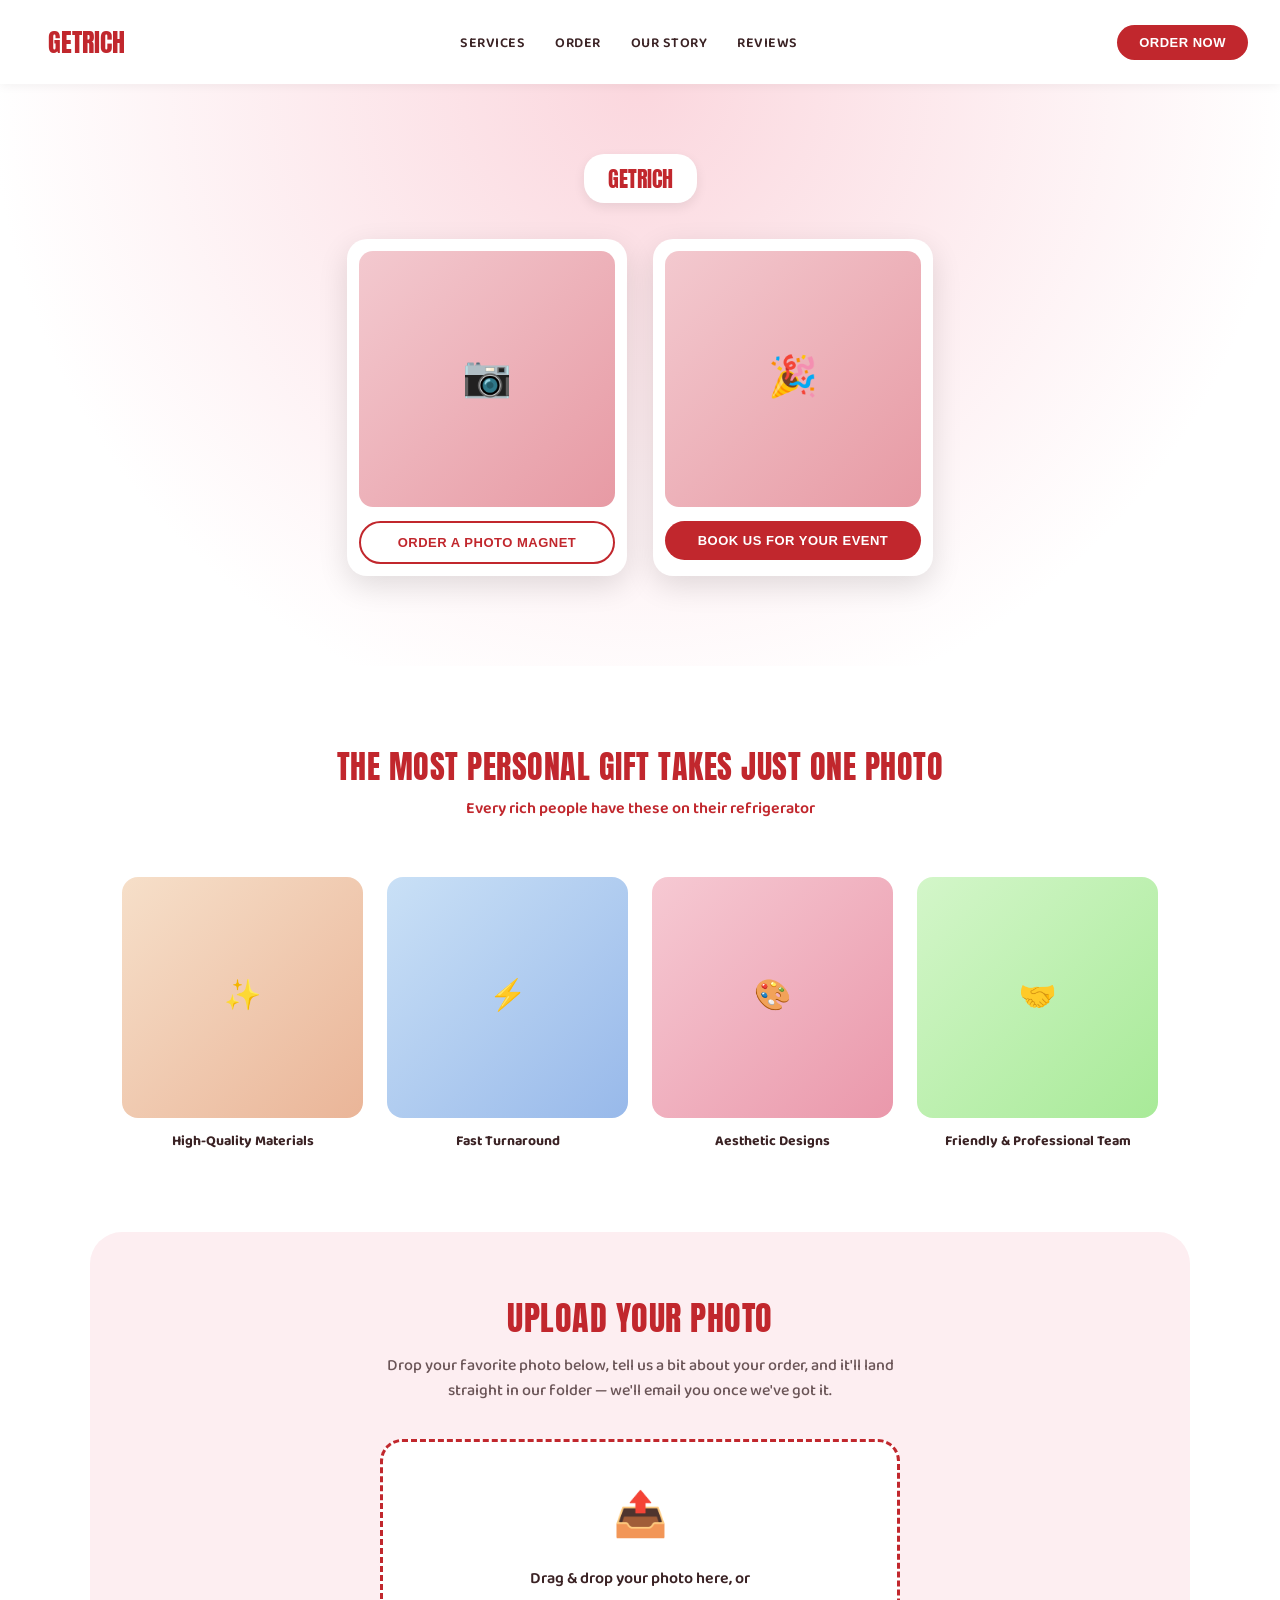
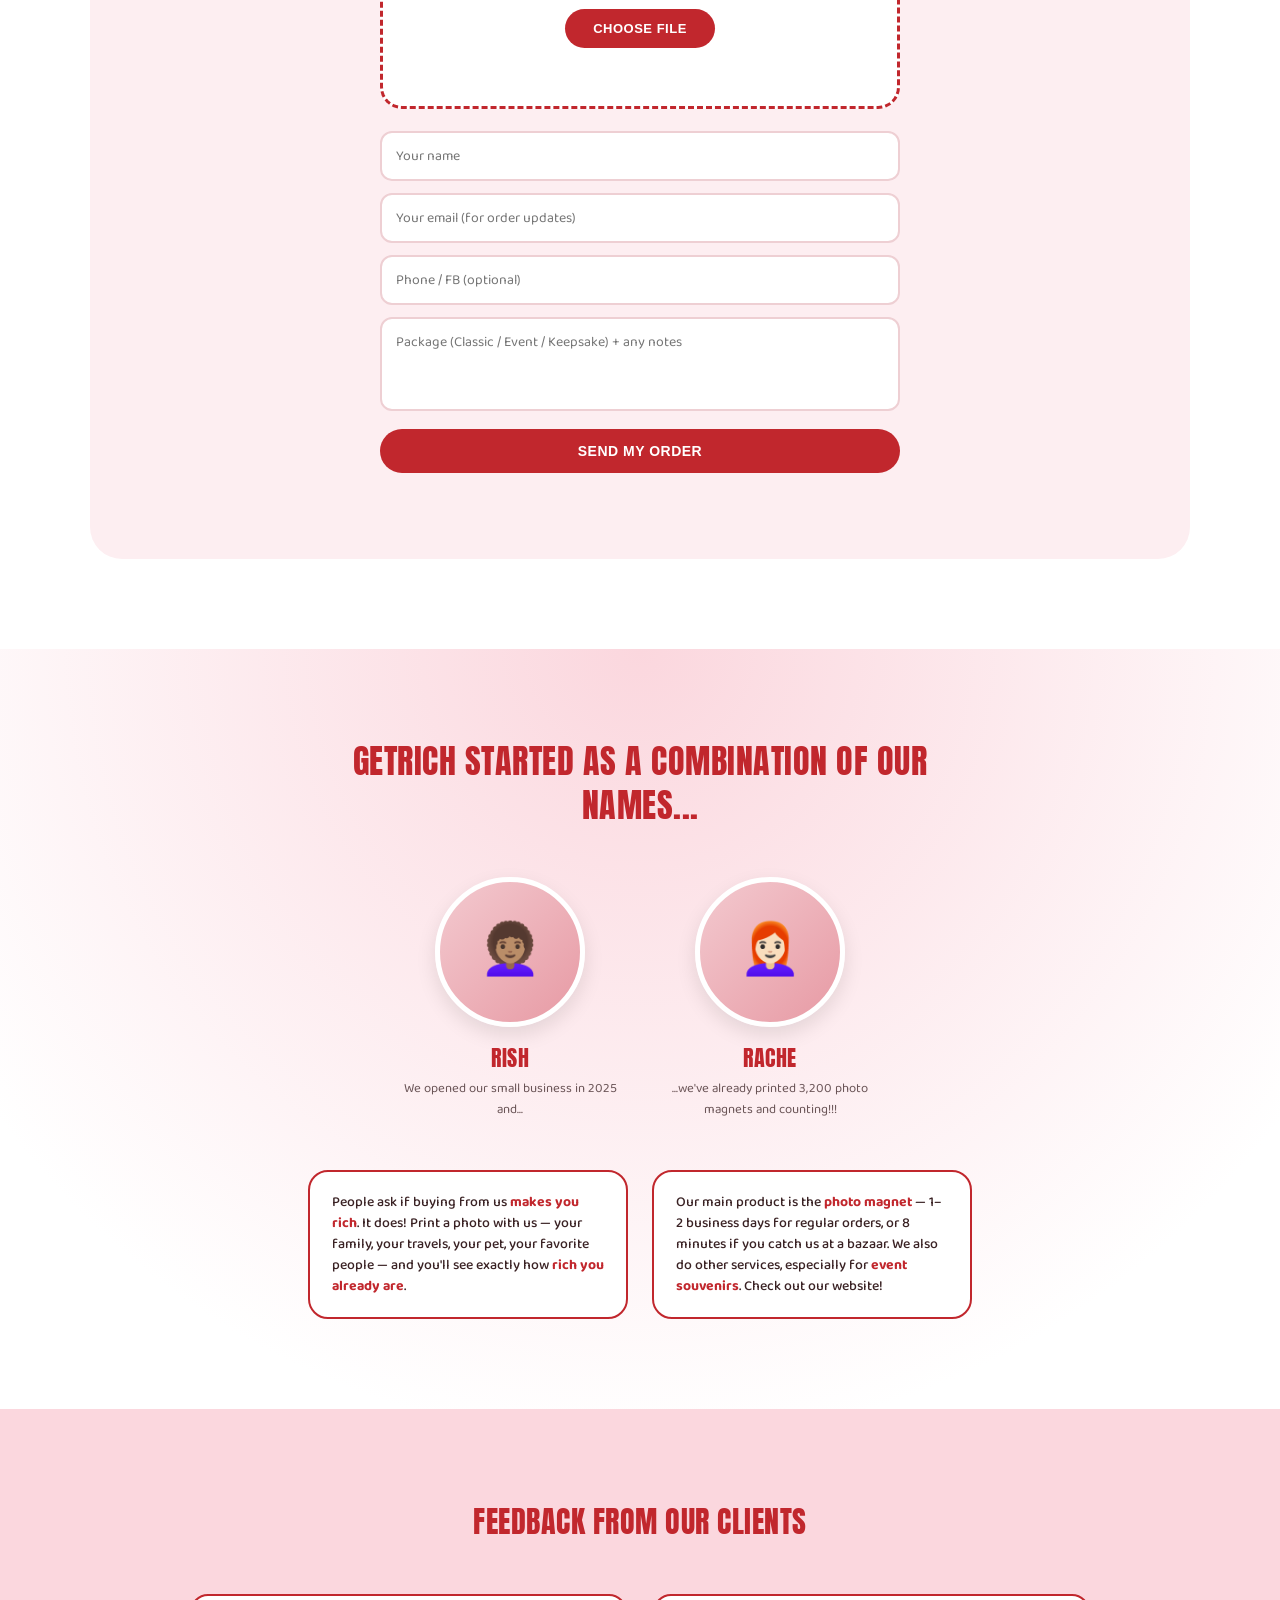
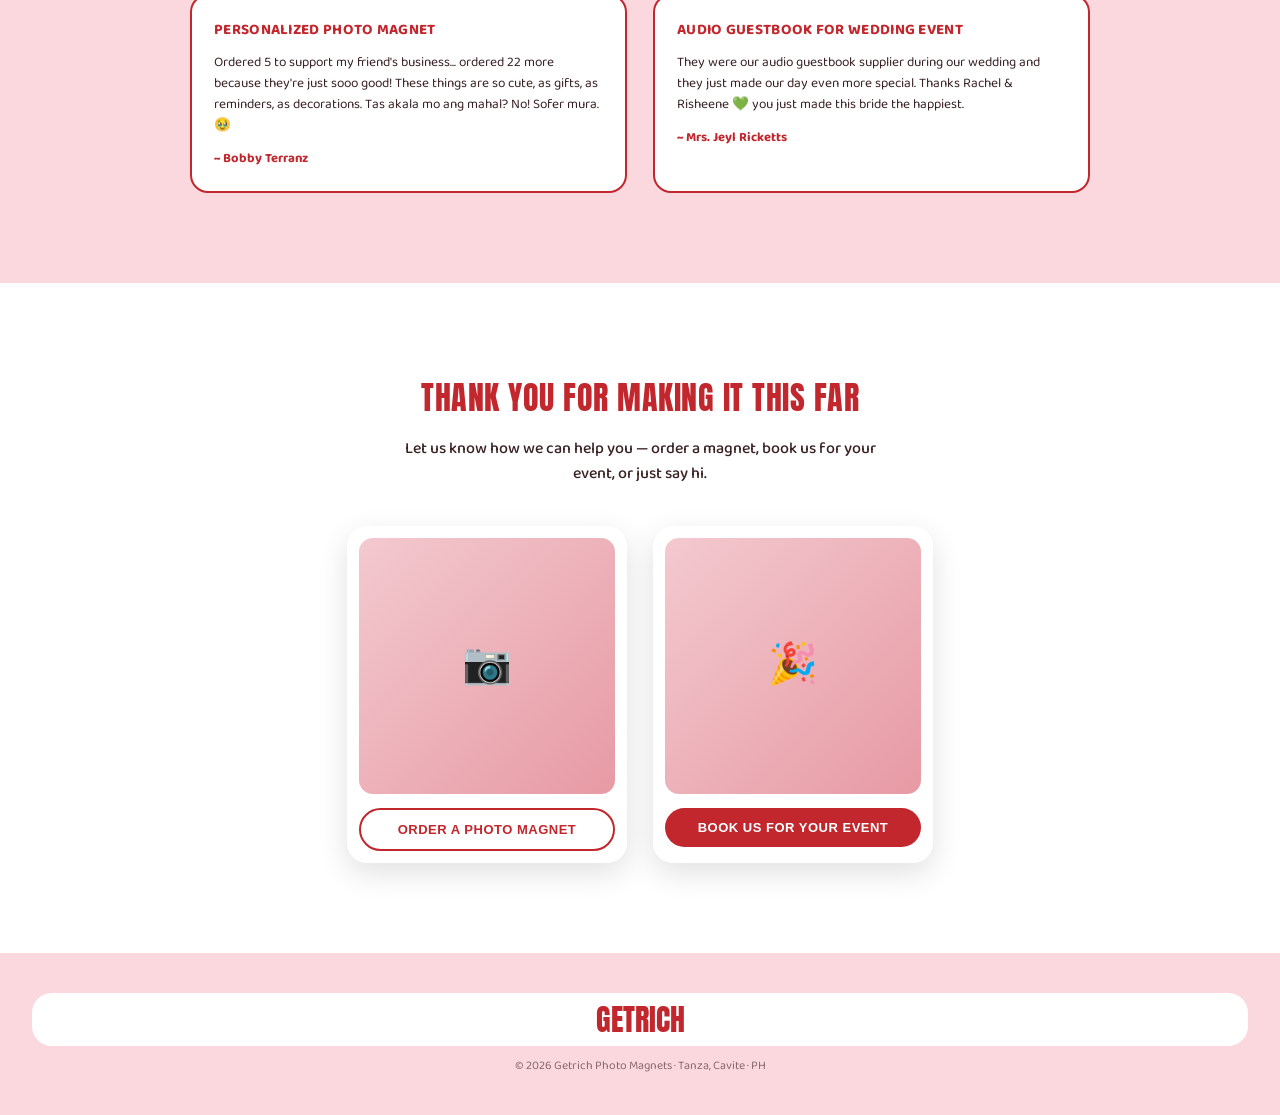
==== index.html @ f058e253 "Add files via upload" ====
<!DOCTYPE html>
<html lang="en">
<head>
<meta charset="UTF-8">
<meta name="viewport" content="width=device-width, initial-scale=1.0">
<title>Getrich — Photo Magnets & Souvenirs</title>
<link rel="preconnect" href="https://fonts.googleapis.com">
<link href="https://fonts.googleapis.com/css2?family=Anton&family=Baloo+2:wght@400;500;600;700;800&display=swap" rel="stylesheet">
<style>
  :root{
    --red:#C1272D;
    --red-deep:#8F1D22;
    --pink-bg:#FBD7DE;
    --pink-soft:#FDEEF1;
    --white:#FFFFFF;
    --ink:#3A2224;
    --gold:#E8A33D;
  }
  *{margin:0;padding:0;box-sizing:border-box;}
  html{scroll-behavior:smooth;}
  body{
    background:var(--white);
    color:var(--ink);
    font-family:'Baloo 2',sans-serif;
    overflow-x:hidden;
  }
  h1,h2,h3,.display{font-family:'Anton',sans-serif;font-weight:400;letter-spacing:.5px;text-transform:uppercase;color:var(--red);}
  a{color:inherit;}

  /* ---------- NAV ---------- */
  nav{
    position:sticky;top:0;z-index:100;
    background:var(--white);
    display:flex;align-items:center;justify-content:space-between;
    padding:18px 32px;
    box-shadow:0 2px 10px rgba(0,0,0,.05);
  }
  .logo{
    font-family:'Anton',sans-serif;
    font-size:26px;color:var(--red);
    background:var(--white);
    padding:4px 16px;
    border-radius:20px;
  }
  .navlinks{display:flex;gap:30px;list-style:none;}
  .navlinks a{
    text-decoration:none;color:var(--ink);font-weight:600;font-size:14px;
    text-transform:uppercase;letter-spacing:.5px;
  }
  .navlinks a:hover{color:var(--red);}
  .navcta{
    background:var(--red);color:var(--white);border:none;
    padding:10px 22px;border-radius:30px;font-weight:700;font-size:13px;
    text-transform:uppercase;letter-spacing:.5px;cursor:pointer;
  }

  /* ---------- HERO ---------- */
  .hero{
    background:radial-gradient(circle at 50% 0%, var(--pink-bg), var(--white) 75%);
    padding:70px 32px 90px;
    text-align:center;
    border-radius:0 0 60px 60px;
  }
  .hero .badge-logo{
    display:inline-block;background:var(--white);color:var(--red);
    font-family:'Anton',sans-serif;font-size:22px;padding:8px 24px;
    border-radius:20px;box-shadow:0 4px 12px rgba(0,0,0,.08);
    margin-bottom:36px;
  }
  .hero-cards{
    display:flex;gap:26px;justify-content:center;flex-wrap:wrap;max-width:760px;margin:0 auto;
  }
  .hero-card{
    background:var(--white);border-radius:20px;padding:12px;
    box-shadow:0 10px 30px rgba(0,0,0,.12);
    width:280px;
  }
  .hero-card .photo{
    width:100%;aspect-ratio:1/1;border-radius:14px;
    background:linear-gradient(135deg,#f3c9cf,#e79aa4);
    display:flex;align-items:center;justify-content:center;
    font-size:40px;margin-bottom:14px;
  }
  .hero-card .pill{
    display:block;text-align:center;padding:12px;border-radius:30px;
    font-weight:700;font-size:13px;text-transform:uppercase;letter-spacing:.5px;
    cursor:pointer;border:none;width:100%;
  }
  .pill-outline{background:var(--white);color:var(--red);border:2px solid var(--red) !important;}
  .pill-solid{background:var(--red);color:var(--white);}

  /* ---------- TAGLINE + FEATURES ---------- */
  .section{max-width:1100px;margin:0 auto;padding:80px 32px;}
  .tagline{text-align:center;margin-bottom:56px;}
  .tagline h2{font-size:32px;line-height:1.3;}
  .tagline p{font-family:'Baloo 2';color:var(--red);font-weight:600;margin-top:8px;}
  .features{display:grid;grid-template-columns:repeat(4,1fr);gap:24px;}
  .feature .photo{
    aspect-ratio:1/1;border-radius:16px;
    background:linear-gradient(135deg,#f6dfc9,#eab598);
    margin-bottom:12px;display:flex;align-items:center;justify-content:center;font-size:30px;
  }
  .feature:nth-child(2) .photo{background:linear-gradient(135deg,#c9e0f6,#98b9ea);}
  .feature:nth-child(3) .photo{background:linear-gradient(135deg,#f6c9d3,#ea98ab);}
  .feature:nth-child(4) .photo{background:linear-gradient(135deg,#d3f6c9,#a8ea98);}
  .feature p{text-align:center;font-weight:700;font-size:14px;color:var(--ink);}

  /* ---------- UPLOAD SECTION (NEW) ---------- */
  .upload-section{
    background:var(--pink-soft);border-radius:32px;
    max-width:1100px;margin:0 auto 90px;padding:60px 40px;
    text-align:center;
  }
  .upload-section h2{font-size:34px;margin-bottom:10px;}
  .upload-section .sub{color:var(--ink);opacity:.75;font-weight:500;margin-bottom:36px;max-width:520px;margin-left:auto;margin-right:auto;}
  .upload-box{
    max-width:520px;margin:0 auto;background:var(--white);border-radius:22px;
    border:3px dashed var(--red);padding:40px 30px;
    transition:background .2s ease;
  }
  .upload-box.dragover{background:#fff3f4;}
  .upload-box .icon{font-size:44px;margin-bottom:14px;}
  .upload-box p{font-weight:600;color:var(--ink);margin-bottom:18px;}
  .upload-box input[type=file]{display:none;}
  .upload-box .browse-btn{
    background:var(--red);color:var(--white);border:none;
    padding:12px 28px;border-radius:30px;font-weight:700;font-size:13px;
    text-transform:uppercase;letter-spacing:.5px;cursor:pointer;
  }
  .file-list{margin-top:18px;text-align:left;font-size:13px;color:var(--ink);}
  .file-list div{padding:6px 12px;background:var(--pink-soft);border-radius:8px;margin-bottom:6px;}
  .order-form{max-width:520px;margin:22px auto 0;display:flex;flex-direction:column;gap:12px;text-align:left;}
  .order-form input, .order-form textarea{
    border:2px solid #eecfd3;border-radius:12px;padding:12px 14px;font-family:'Baloo 2';font-size:14px;
    resize:none;
  }
  .order-form input:focus, .order-form textarea:focus{outline:none;border-color:var(--red);}
  .submit-btn{
    background:var(--red);color:var(--white);border:none;
    padding:14px;border-radius:30px;font-weight:700;font-size:14px;
    text-transform:uppercase;letter-spacing:.5px;cursor:pointer;margin-top:6px;
  }
  .submit-btn:disabled{opacity:.6;cursor:not-allowed;}
  .status-msg{margin-top:14px;font-weight:600;font-size:13px;}
  .status-msg.success{color:#2e7d32;}
  .status-msg.error{color:var(--red);}

  /* ---------- FOUNDER STORY ---------- */
  .story{
    background:radial-gradient(circle at 50% 0%, var(--pink-bg), var(--white) 80%);
    padding:90px 32px;text-align:center;
  }
  .story h2{font-size:34px;line-height:1.3;max-width:600px;margin:0 auto 50px;}
  .founders{display:flex;justify-content:center;gap:40px;flex-wrap:wrap;margin-bottom:50px;}
  .founder{max-width:220px;}
  .founder .avatar{
    width:150px;height:150px;border-radius:50%;margin:0 auto 14px;
    background:linear-gradient(135deg,#f3c9cf,#e79aa4);
    display:flex;align-items:center;justify-content:center;font-size:50px;
    border:5px solid var(--white);box-shadow:0 8px 20px rgba(0,0,0,.1);
  }
  .founder h3{font-size:22px;}
  .founder p{font-size:13px;color:var(--ink);opacity:.75;margin-top:4px;}
  .bubbles{display:flex;justify-content:center;gap:24px;flex-wrap:wrap;max-width:800px;margin:0 auto;}
  .bubble{
    background:var(--white);border:2.5px solid var(--red);border-radius:20px;
    padding:20px 22px;font-size:14px;text-align:left;max-width:320px;color:var(--ink);
    font-weight:500;line-height:1.5;
  }
  .bubble b{color:var(--red);}

  /* ---------- TESTIMONIALS ---------- */
  .testimonials{background:var(--pink-bg);padding:90px 32px;}
  .testimonials .section-head{text-align:center;margin-bottom:50px;}
  .testimonials .section-head h2{font-size:30px;}
  .test-grid{display:grid;grid-template-columns:1fr 1fr;gap:26px;max-width:900px;margin:0 auto;}
  .test-card{
    background:var(--white);border:2.5px solid var(--red);border-radius:18px;
    padding:22px;position:relative;
  }
  .test-card h4{font-size:15px;color:var(--red);margin-bottom:10px;text-transform:uppercase;letter-spacing:.3px;}
  .test-card p{font-size:13.5px;line-height:1.55;color:var(--ink);}
  .test-card .name{margin-top:12px;font-weight:700;font-size:13px;color:var(--red);}

  /* ---------- FOOTER CTA ---------- */
  .final-cta{padding:90px 32px;text-align:center;}
  .final-cta p{max-width:480px;margin:0 auto 40px;color:var(--ink);font-weight:500;}
  footer{background:var(--pink-bg);padding:40px 32px;text-align:center;}
  footer .logo{font-family:'Anton',sans-serif;font-size:30px;color:var(--red);}
  footer .fine{font-size:12px;opacity:.6;margin-top:10px;}

  @media (max-width:760px){
    .features{grid-template-columns:1fr 1fr;}
    .test-grid{grid-template-columns:1fr;}
    .navlinks{display:none;}
    .hero-card{width:100%;max-width:320px;}
  }
</style>
</head>
<body>

<nav>
  <div class="logo">GETRICH</div>
  <ul class="navlinks">
    <li><a href="#services">Services</a></li>
    <li><a href="#upload">Order</a></li>
    <li><a href="#story">Our Story</a></li>
    <li><a href="#reviews">Reviews</a></li>
  </ul>
  <button class="navcta">Order Now</button>
</nav>

<section class="hero">
  <div class="badge-logo">GETRICH</div>
  <div class="hero-cards">
    <div class="hero-card">
      <div class="photo">📷</div>
      <button class="pill pill-outline">Order a Photo Magnet</button>
    </div>
    <div class="hero-card">
      <div class="photo">🎉</div>
      <button class="pill pill-solid">Book Us For Your Event</button>
    </div>
  </div>
</section>

<section class="section" id="services">
  <div class="tagline">
    <h2>The Most Personal Gift Takes Just One Photo</h2>
    <p>Every rich people have these on their refrigerator</p>
  </div>
  <div class="features">
    <div class="feature"><div class="photo">✨</div><p>High-Quality Materials</p></div>
    <div class="feature"><div class="photo">⚡</div><p>Fast Turnaround</p></div>
    <div class="feature"><div class="photo">🎨</div><p>Aesthetic Designs</p></div>
    <div class="feature"><div class="photo">🤝</div><p>Friendly & Professional Team</p></div>
  </div>
</section>

<!-- ================= UPLOAD SECTION ================= -->
<section class="upload-section" id="upload">
  <h2>Upload Your Photo</h2>
  <p class="sub">Drop your favorite photo below, tell us a bit about your order, and it'll land straight in our folder — we'll email you once we've got it.</p>

  <div class="upload-box" id="dropZone">
    <div class="icon">📤</div>
    <p>Drag & drop your photo here, or</p>
    <button type="button" class="browse-btn" id="browseBtn">Choose File</button>
    <input type="file" id="fileInput" accept="image/*" multiple>
    <div class="file-list" id="fileList"></div>
  </div>

  <form class="order-form" id="orderForm">
    <input type="text" id="custName" placeholder="Your name" required>
    <input type="email" id="custEmail" placeholder="Your email (for order updates)" required>
    <input type="text" id="custContact" placeholder="Phone / FB (optional)">
    <textarea id="custNotes" rows="3" placeholder="Package (Classic / Event / Keepsake) + any notes"></textarea>
    <button type="submit" class="submit-btn" id="submitBtn">Send My Order</button>
    <div class="status-msg" id="statusMsg"></div>
  </form>
</section>

<section class="story" id="story">
  <h2>Getrich Started As A Combination Of Our Names...</h2>
  <div class="founders">
    <div class="founder">
      <div class="avatar">👩🏽‍🦱</div>
      <h3>Rish</h3>
      <p>We opened our small business in 2025 and...</p>
    </div>
    <div class="founder">
      <div class="avatar">👩🏻‍🦰</div>
      <h3>Rache</h3>
      <p>...we've already printed 3,200 photo magnets and counting!!!</p>
    </div>
  </div>
  <div class="bubbles">
    <div class="bubble">People ask if buying from us <b>makes you rich</b>. It does! Print a photo with us — your family, your travels, your pet, your favorite people — and you'll see exactly how <b>rich you already are</b>.</div>
    <div class="bubble">Our main product is the <b>photo magnet</b> — 1–2 business days for regular orders, or 8 minutes if you catch us at a bazaar. We also do other services, especially for <b>event souvenirs</b>. Check out our website!</div>
  </div>
</section>

<section class="testimonials" id="reviews">
  <div class="section-head">
    <h2>Feedback From Our Clients</h2>
  </div>
  <div class="test-grid">
    <div class="test-card">
      <h4>Personalized Photo Magnet</h4>
      <p>Ordered 5 to support my friend's business... ordered 22 more because they're just sooo good! These things are so cute, as gifts, as reminders, as decorations. Tas akala mo ang mahal? No! Sofer mura. 🥹</p>
      <div class="name">~ Bobby Terranz</div>
    </div>
    <div class="test-card">
      <h4>Audio Guestbook for Wedding Event</h4>
      <p>They were our audio guestbook supplier during our wedding and they just made our day even more special. Thanks Rachel & Risheene 💚 you just made this bride the happiest.</p>
      <div class="name">~ Mrs. Jeyl Ricketts</div>
    </div>
  </div>
</section>

<section class="final-cta">
  <h2 style="font-size:32px;margin-bottom:14px;">Thank You For Making It This Far</h2>
  <p>Let us know how we can help you — order a magnet, book us for your event, or just say hi.</p>
  <div class="hero-cards">
    <div class="hero-card">
      <div class="photo">📷</div>
      <button class="pill pill-outline">Order a Photo Magnet</button>
    </div>
    <div class="hero-card">
      <div class="photo">🎉</div>
      <button class="pill pill-solid">Book Us For Your Event</button>
    </div>
  </div>
</section>

<footer>
  <div class="logo">GETRICH</div>
  <div class="fine">© 2026 Getrich Photo Magnets · Tanza, Cavite · PH</div>
</footer>

<script>
// ====== CONFIG ======
// Paste your deployed Google Apps Script Web App URL here after setup.
const APPS_SCRIPT_URL = "https://script.google.com/macros/s/AKfycbwPpfCNMaVoAx2H-OP7o4T3tY1gKfViy0wqc2LdIgWB3unNWSj-pe9qL0c9PuCKNrRfWQ/exec";

const dropZone = document.getElementById('dropZone');
const fileInput = document.getElementById('fileInput');
const browseBtn = document.getElementById('browseBtn');
const fileList = document.getElementById('fileList');
const orderForm = document.getElementById('orderForm');
const submitBtn = document.getElementById('submitBtn');
const statusMsg = document.getElementById('statusMsg');

let selectedFiles = [];

browseBtn.addEventListener('click', () => fileInput.click());

fileInput.addEventListener('change', (e) => {
  addFiles(e.target.files);
});

['dragover','dragenter'].forEach(evt => {
  dropZone.addEventListener(evt, (e) => {
    e.preventDefault();
    dropZone.classList.add('dragover');
  });
});
['dragleave','drop'].forEach(evt => {
  dropZone.addEventListener(evt, (e) => {
    e.preventDefault();
    dropZone.classList.remove('dragover');
  });
});
dropZone.addEventListener('drop', (e) => {
  addFiles(e.dataTransfer.files);
});

function addFiles(files){
  for (const f of files) selectedFiles.push(f);
  renderFileList();
}

function renderFileList(){
  fileList.innerHTML = selectedFiles.map(f => `<div>📎 ${f.name}</div>`).join('');
}

function fileToBase64(file){
  return new Promise((resolve, reject) => {
    const reader = new FileReader();
    reader.onload = () => resolve(reader.result.split(',')[1]);
    reader.onerror = reject;
    reader.readAsDataURL(file);
  });
}

orderForm.addEventListener('submit', async (e) => {
  e.preventDefault();
  statusMsg.textContent = '';
  statusMsg.className = 'status-msg';

  if (selectedFiles.length === 0){
    statusMsg.textContent = 'Please attach at least one photo.';
    statusMsg.className = 'status-msg error';
    return;
  }
  if (APPS_SCRIPT_URL.includes('PASTE_YOUR')){
    statusMsg.textContent = 'Upload isn\'t connected yet — paste your Apps Script URL in the code.';
    statusMsg.className = 'status-msg error';
    return;
  }

  submitBtn.disabled = true;
  submitBtn.textContent = 'Sending...';

  try{
    const filesPayload = await Promise.all(selectedFiles.map(async f => ({
      name: f.name,
      mimeType: f.type,
      data: await fileToBase64(f)
    })));

    const payload = {
      name: document.getElementById('custName').value,
      email: document.getElementById('custEmail').value,
      contact: document.getElementById('custContact').value,
      notes: document.getElementById('custNotes').value,
      files: filesPayload
    };

    const res = await fetch(APPS_SCRIPT_URL, {
      method: 'POST',
      headers: { 'Content-Type': 'text/plain;charset=utf-8' },
      body: JSON.stringify(payload)
    });
    const result = await res.json();

    if (result.status === 'success'){
      statusMsg.textContent = "Order sent! We'll message you shortly. 🎉";
      statusMsg.className = 'status-msg success';
      orderForm.reset();
      selectedFiles = [];
      renderFileList();
    } else {
      throw new Error(result.message || 'Unknown error');
    }
  } catch(err){
    statusMsg.textContent = 'Error: ' + err.message;
    statusMsg.className = 'status-msg error';
  } finally {
    submitBtn.disabled = false;
    submitBtn.textContent = 'Send My Order';
  }
});
</script>

</body>
</html>
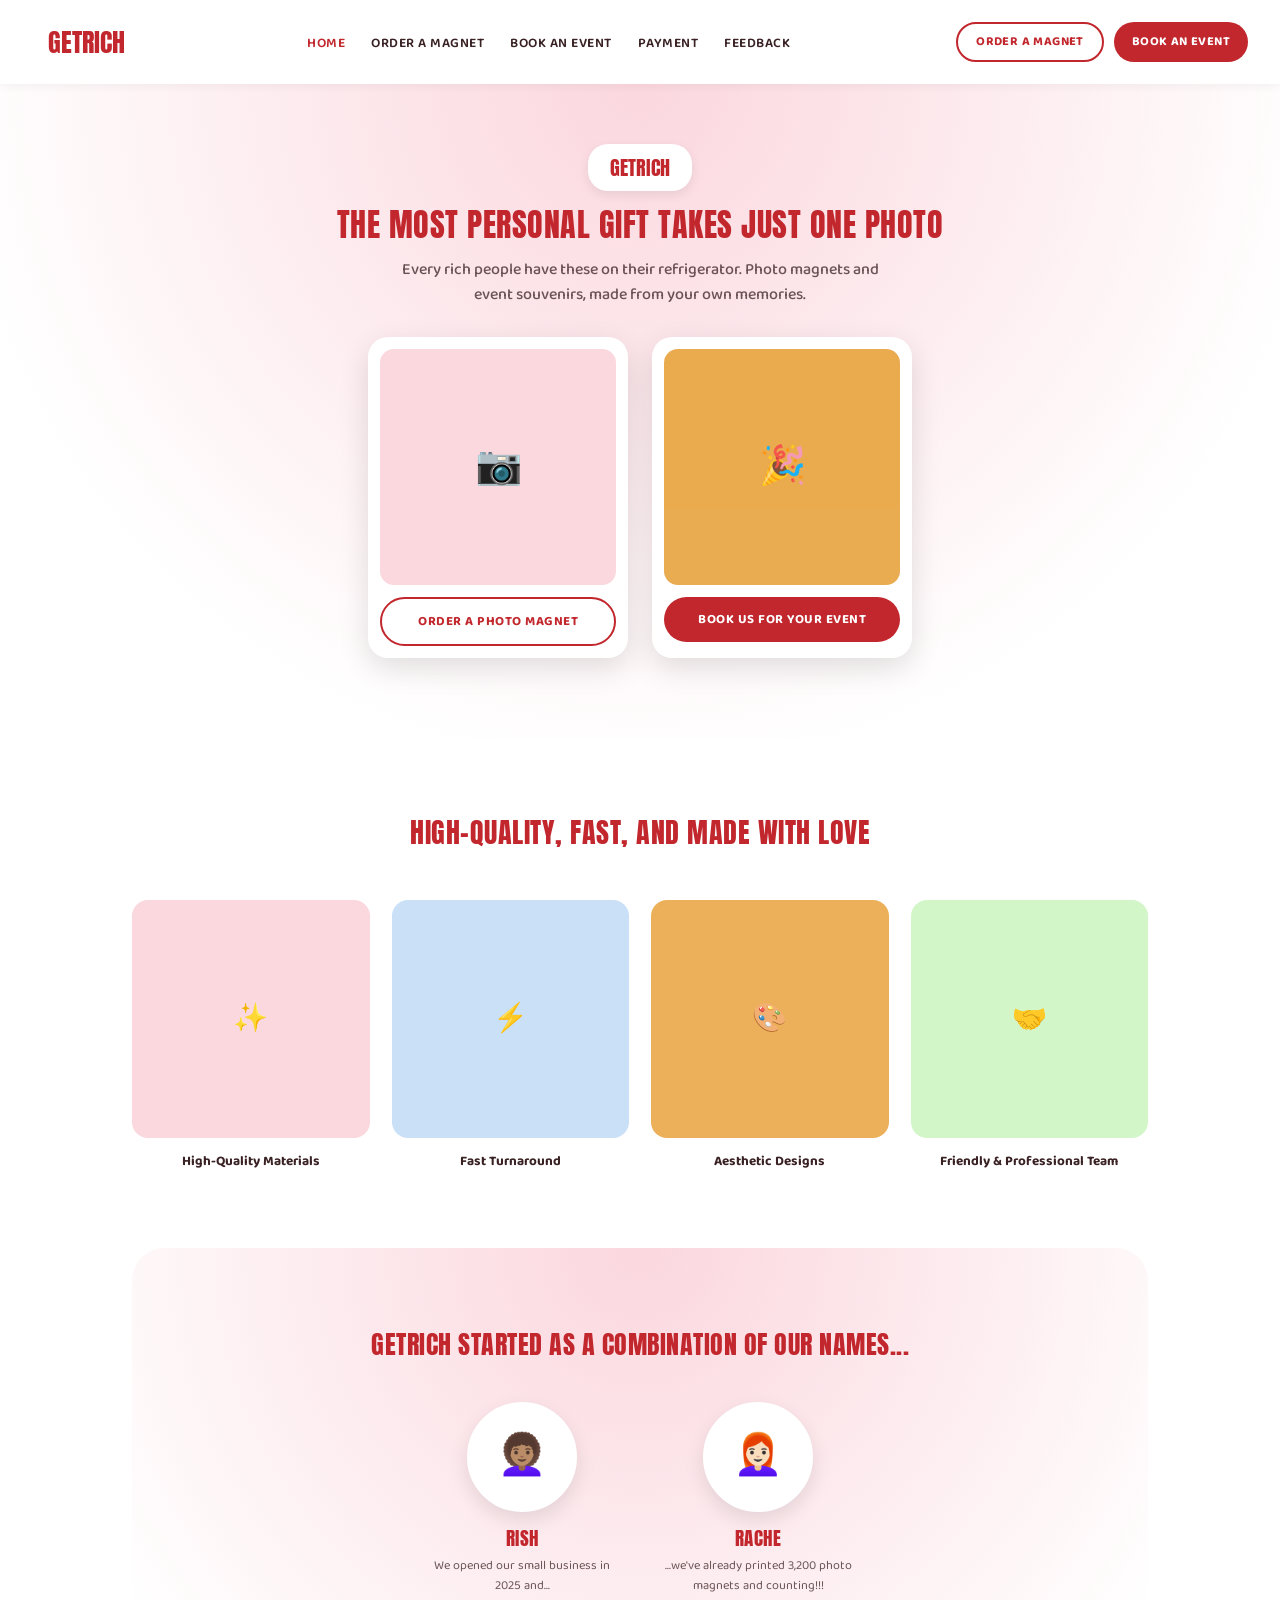
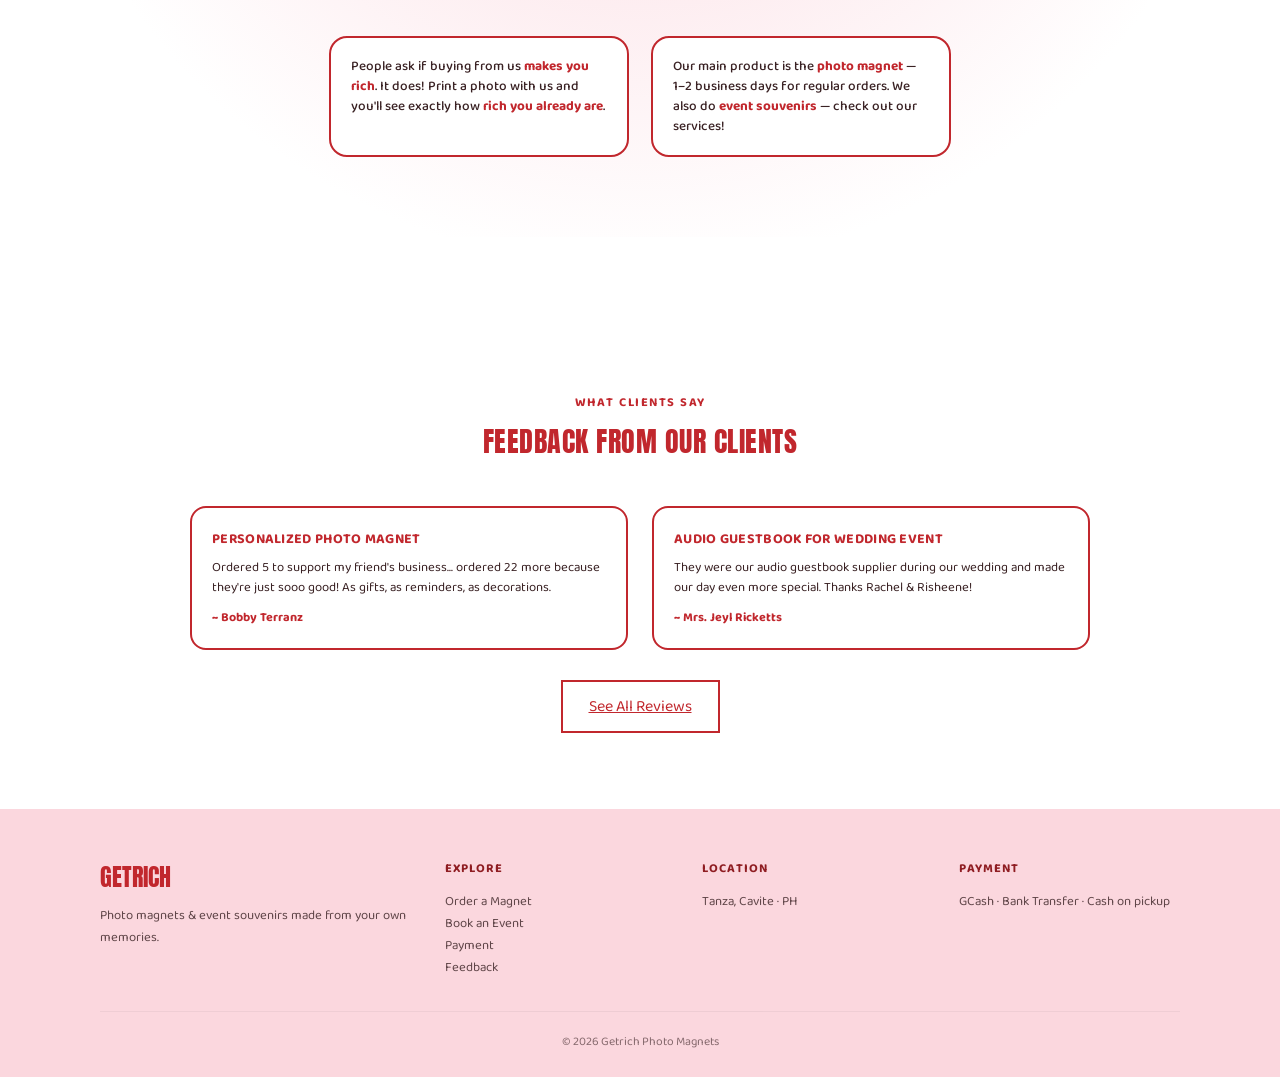
==== commit 3fb5357d: "Add files via upload" ====
--- a/index.html
+++ b/index.html
@@ -3,231 +3,47 @@
 <head>
 <meta charset="UTF-8">
 <meta name="viewport" content="width=device-width, initial-scale=1.0">
-<title>Getrich — Photo Magnets & Souvenirs</title>
+<title>Getrich — Home</title>
 <link rel="preconnect" href="https://fonts.googleapis.com">
 <link href="https://fonts.googleapis.com/css2?family=Anton&family=Baloo+2:wght@400;500;600;700;800&display=swap" rel="stylesheet">
-<style>
-  :root{
-    --red:#C1272D;
-    --red-deep:#8F1D22;
-    --pink-bg:#FBD7DE;
-    --pink-soft:#FDEEF1;
-    --white:#FFFFFF;
-    --ink:#3A2224;
-    --gold:#E8A33D;
-  }
-  *{margin:0;padding:0;box-sizing:border-box;}
-  html{scroll-behavior:smooth;}
-  body{
-    background:var(--white);
-    color:var(--ink);
-    font-family:'Baloo 2',sans-serif;
-    overflow-x:hidden;
-  }
-  h1,h2,h3,.display{font-family:'Anton',sans-serif;font-weight:400;letter-spacing:.5px;text-transform:uppercase;color:var(--red);}
-  a{color:inherit;}
-
-  /* ---------- NAV ---------- */
-  nav{
-    position:sticky;top:0;z-index:100;
-    background:var(--white);
-    display:flex;align-items:center;justify-content:space-between;
-    padding:18px 32px;
-    box-shadow:0 2px 10px rgba(0,0,0,.05);
-  }
-  .logo{
-    font-family:'Anton',sans-serif;
-    font-size:26px;color:var(--red);
-    background:var(--white);
-    padding:4px 16px;
-    border-radius:20px;
-  }
-  .navlinks{display:flex;gap:30px;list-style:none;}
-  .navlinks a{
-    text-decoration:none;color:var(--ink);font-weight:600;font-size:14px;
-    text-transform:uppercase;letter-spacing:.5px;
-  }
-  .navlinks a:hover{color:var(--red);}
-  .navcta{
-    background:var(--red);color:var(--white);border:none;
-    padding:10px 22px;border-radius:30px;font-weight:700;font-size:13px;
-    text-transform:uppercase;letter-spacing:.5px;cursor:pointer;
-  }
-
-  /* ---------- HERO ---------- */
-  .hero{
-    background:radial-gradient(circle at 50% 0%, var(--pink-bg), var(--white) 75%);
-    padding:70px 32px 90px;
-    text-align:center;
-    border-radius:0 0 60px 60px;
-  }
-  .hero .badge-logo{
-    display:inline-block;background:var(--white);color:var(--red);
-    font-family:'Anton',sans-serif;font-size:22px;padding:8px 24px;
-    border-radius:20px;box-shadow:0 4px 12px rgba(0,0,0,.08);
-    margin-bottom:36px;
-  }
-  .hero-cards{
-    display:flex;gap:26px;justify-content:center;flex-wrap:wrap;max-width:760px;margin:0 auto;
-  }
-  .hero-card{
-    background:var(--white);border-radius:20px;padding:12px;
-    box-shadow:0 10px 30px rgba(0,0,0,.12);
-    width:280px;
-  }
-  .hero-card .photo{
-    width:100%;aspect-ratio:1/1;border-radius:14px;
-    background:linear-gradient(135deg,#f3c9cf,#e79aa4);
-    display:flex;align-items:center;justify-content:center;
-    font-size:40px;margin-bottom:14px;
-  }
-  .hero-card .pill{
-    display:block;text-align:center;padding:12px;border-radius:30px;
-    font-weight:700;font-size:13px;text-transform:uppercase;letter-spacing:.5px;
-    cursor:pointer;border:none;width:100%;
-  }
-  .pill-outline{background:var(--white);color:var(--red);border:2px solid var(--red) !important;}
-  .pill-solid{background:var(--red);color:var(--white);}
-
-  /* ---------- TAGLINE + FEATURES ---------- */
-  .section{max-width:1100px;margin:0 auto;padding:80px 32px;}
-  .tagline{text-align:center;margin-bottom:56px;}
-  .tagline h2{font-size:32px;line-height:1.3;}
-  .tagline p{font-family:'Baloo 2';color:var(--red);font-weight:600;margin-top:8px;}
-  .features{display:grid;grid-template-columns:repeat(4,1fr);gap:24px;}
-  .feature .photo{
-    aspect-ratio:1/1;border-radius:16px;
-    background:linear-gradient(135deg,#f6dfc9,#eab598);
-    margin-bottom:12px;display:flex;align-items:center;justify-content:center;font-size:30px;
-  }
-  .feature:nth-child(2) .photo{background:linear-gradient(135deg,#c9e0f6,#98b9ea);}
-  .feature:nth-child(3) .photo{background:linear-gradient(135deg,#f6c9d3,#ea98ab);}
-  .feature:nth-child(4) .photo{background:linear-gradient(135deg,#d3f6c9,#a8ea98);}
-  .feature p{text-align:center;font-weight:700;font-size:14px;color:var(--ink);}
-
-  /* ---------- UPLOAD SECTION (NEW) ---------- */
-  .upload-section{
-    background:var(--pink-soft);border-radius:32px;
-    max-width:1100px;margin:0 auto 90px;padding:60px 40px;
-    text-align:center;
-  }
-  .upload-section h2{font-size:34px;margin-bottom:10px;}
-  .upload-section .sub{color:var(--ink);opacity:.75;font-weight:500;margin-bottom:36px;max-width:520px;margin-left:auto;margin-right:auto;}
-  .upload-box{
-    max-width:520px;margin:0 auto;background:var(--white);border-radius:22px;
-    border:3px dashed var(--red);padding:40px 30px;
-    transition:background .2s ease;
-  }
-  .upload-box.dragover{background:#fff3f4;}
-  .upload-box .icon{font-size:44px;margin-bottom:14px;}
-  .upload-box p{font-weight:600;color:var(--ink);margin-bottom:18px;}
-  .upload-box input[type=file]{display:none;}
-  .upload-box .browse-btn{
-    background:var(--red);color:var(--white);border:none;
-    padding:12px 28px;border-radius:30px;font-weight:700;font-size:13px;
-    text-transform:uppercase;letter-spacing:.5px;cursor:pointer;
-  }
-  .file-list{margin-top:18px;text-align:left;font-size:13px;color:var(--ink);}
-  .file-list div{padding:6px 12px;background:var(--pink-soft);border-radius:8px;margin-bottom:6px;}
-  .order-form{max-width:520px;margin:22px auto 0;display:flex;flex-direction:column;gap:12px;text-align:left;}
-  .order-form input, .order-form textarea{
-    border:2px solid #eecfd3;border-radius:12px;padding:12px 14px;font-family:'Baloo 2';font-size:14px;
-    resize:none;
-  }
-  .order-form input:focus, .order-form textarea:focus{outline:none;border-color:var(--red);}
-  .submit-btn{
-    background:var(--red);color:var(--white);border:none;
-    padding:14px;border-radius:30px;font-weight:700;font-size:14px;
-    text-transform:uppercase;letter-spacing:.5px;cursor:pointer;margin-top:6px;
-  }
-  .submit-btn:disabled{opacity:.6;cursor:not-allowed;}
-  .status-msg{margin-top:14px;font-weight:600;font-size:13px;}
-  .status-msg.success{color:#2e7d32;}
-  .status-msg.error{color:var(--red);}
-
-  /* ---------- FOUNDER STORY ---------- */
-  .story{
-    background:radial-gradient(circle at 50% 0%, var(--pink-bg), var(--white) 80%);
-    padding:90px 32px;text-align:center;
-  }
-  .story h2{font-size:34px;line-height:1.3;max-width:600px;margin:0 auto 50px;}
-  .founders{display:flex;justify-content:center;gap:40px;flex-wrap:wrap;margin-bottom:50px;}
-  .founder{max-width:220px;}
-  .founder .avatar{
-    width:150px;height:150px;border-radius:50%;margin:0 auto 14px;
-    background:linear-gradient(135deg,#f3c9cf,#e79aa4);
-    display:flex;align-items:center;justify-content:center;font-size:50px;
-    border:5px solid var(--white);box-shadow:0 8px 20px rgba(0,0,0,.1);
-  }
-  .founder h3{font-size:22px;}
-  .founder p{font-size:13px;color:var(--ink);opacity:.75;margin-top:4px;}
-  .bubbles{display:flex;justify-content:center;gap:24px;flex-wrap:wrap;max-width:800px;margin:0 auto;}
-  .bubble{
-    background:var(--white);border:2.5px solid var(--red);border-radius:20px;
-    padding:20px 22px;font-size:14px;text-align:left;max-width:320px;color:var(--ink);
-    font-weight:500;line-height:1.5;
-  }
-  .bubble b{color:var(--red);}
-
-  /* ---------- TESTIMONIALS ---------- */
-  .testimonials{background:var(--pink-bg);padding:90px 32px;}
-  .testimonials .section-head{text-align:center;margin-bottom:50px;}
-  .testimonials .section-head h2{font-size:30px;}
-  .test-grid{display:grid;grid-template-columns:1fr 1fr;gap:26px;max-width:900px;margin:0 auto;}
-  .test-card{
-    background:var(--white);border:2.5px solid var(--red);border-radius:18px;
-    padding:22px;position:relative;
-  }
-  .test-card h4{font-size:15px;color:var(--red);margin-bottom:10px;text-transform:uppercase;letter-spacing:.3px;}
-  .test-card p{font-size:13.5px;line-height:1.55;color:var(--ink);}
-  .test-card .name{margin-top:12px;font-weight:700;font-size:13px;color:var(--red);}
-
-  /* ---------- FOOTER CTA ---------- */
-  .final-cta{padding:90px 32px;text-align:center;}
-  .final-cta p{max-width:480px;margin:0 auto 40px;color:var(--ink);font-weight:500;}
-  footer{background:var(--pink-bg);padding:40px 32px;text-align:center;}
-  footer .logo{font-family:'Anton',sans-serif;font-size:30px;color:var(--red);}
-  footer .fine{font-size:12px;opacity:.6;margin-top:10px;}
-
-  @media (max-width:760px){
-    .features{grid-template-columns:1fr 1fr;}
-    .test-grid{grid-template-columns:1fr;}
-    .navlinks{display:none;}
-    .hero-card{width:100%;max-width:320px;}
-  }
-</style>
+<link rel="stylesheet" href="shared.css">
 </head>
 <body>
 
 <nav>
   <div class="logo">GETRICH</div>
   <ul class="navlinks">
-    <li><a href="#services">Services</a></li>
-    <li><a href="#upload">Order</a></li>
-    <li><a href="#story">Our Story</a></li>
-    <li><a href="#reviews">Reviews</a></li>
+    <li><a href="index.html" class="active">Home</a></li>
+    <li><a href="order.html">Order a Magnet</a></li>
+    <li><a href="event.html">Book an Event</a></li>
+    <li><a href="payment.html">Payment</a></li>
+    <li><a href="feedback.html">Feedback</a></li>
   </ul>
-  <button class="navcta">Order Now</button>
+  <div class="navcta-group">
+    <a href="order.html" class="navcta outline">Order a Magnet</a>
+    <a href="event.html" class="navcta">Book an Event</a>
+  </div>
 </nav>
 
 <section class="hero">
   <div class="badge-logo">GETRICH</div>
+  <h1>The Most Personal Gift Takes Just One Photo</h1>
+  <p>Every rich people have these on their refrigerator. Photo magnets and event souvenirs, made from your own memories.</p>
   <div class="hero-cards">
     <div class="hero-card">
       <div class="photo">📷</div>
-      <button class="pill pill-outline">Order a Photo Magnet</button>
+      <a href="order.html" class="pill pill-outline">Order a Photo Magnet</a>
     </div>
     <div class="hero-card">
-      <div class="photo">🎉</div>
-      <button class="pill pill-solid">Book Us For Your Event</button>
+      <div class="photo gold">🎉</div>
+      <a href="event.html" class="pill pill-solid">Book Us For Your Event</a>
     </div>
   </div>
 </section>
 
-<section class="section" id="services">
+<section class="section">
   <div class="tagline">
-    <h2>The Most Personal Gift Takes Just One Photo</h2>
-    <p>Every rich people have these on their refrigerator</p>
+    <h2>High-Quality, Fast, and Made With Love</h2>
   </div>
   <div class="features">
     <div class="feature"><div class="photo">✨</div><p>High-Quality Materials</p></div>
@@ -237,201 +53,81 @@
   </div>
 </section>
 
-<!-- ================= UPLOAD SECTION ================= -->
-<section class="upload-section" id="upload">
-  <h2>Upload Your Photo</h2>
-  <p class="sub">Drop your favorite photo below, tell us a bit about your order, and it'll land straight in our folder — we'll email you once we've got it.</p>
-
-  <div class="upload-box" id="dropZone">
-    <div class="icon">📤</div>
-    <p>Drag & drop your photo here, or</p>
-    <button type="button" class="browse-btn" id="browseBtn">Choose File</button>
-    <input type="file" id="fileInput" accept="image/*" multiple>
-    <div class="file-list" id="fileList"></div>
-  </div>
-
-  <form class="order-form" id="orderForm">
-    <input type="text" id="custName" placeholder="Your name" required>
-    <input type="email" id="custEmail" placeholder="Your email (for order updates)" required>
-    <input type="text" id="custContact" placeholder="Phone / FB (optional)">
-    <textarea id="custNotes" rows="3" placeholder="Package (Classic / Event / Keepsake) + any notes"></textarea>
-    <button type="submit" class="submit-btn" id="submitBtn">Send My Order</button>
-    <div class="status-msg" id="statusMsg"></div>
-  </form>
-</section>
-
-<section class="story" id="story">
-  <h2>Getrich Started As A Combination Of Our Names...</h2>
-  <div class="founders">
-    <div class="founder">
-      <div class="avatar">👩🏽‍🦱</div>
-      <h3>Rish</h3>
-      <p>We opened our small business in 2025 and...</p>
+<section class="section" style="padding-top:0;">
+  <div class="story">
+    <h2>Getrich Started As A Combination Of Our Names...</h2>
+    <div class="founders">
+      <div class="founder">
+        <div class="avatar">👩🏽‍🦱</div>
+        <h3>Rish</h3>
+        <p>We opened our small business in 2025 and...</p>
+      </div>
+      <div class="founder">
+        <div class="avatar">👩🏻‍🦰</div>
+        <h3>Rache</h3>
+        <p>...we've already printed 3,200 photo magnets and counting!!!</p>
+      </div>
     </div>
-    <div class="founder">
-      <div class="avatar">👩🏻‍🦰</div>
-      <h3>Rache</h3>
-      <p>...we've already printed 3,200 photo magnets and counting!!!</p>
+    <div class="bubbles">
+      <div class="bubble">People ask if buying from us <b>makes you rich</b>. It does! Print a photo with us and you'll see exactly how <b>rich you already are</b>.</div>
+      <div class="bubble">Our main product is the <b>photo magnet</b> — 1–2 business days for regular orders. We also do <b>event souvenirs</b> — check out our services!</div>
     </div>
-  </div>
-  <div class="bubbles">
-    <div class="bubble">People ask if buying from us <b>makes you rich</b>. It does! Print a photo with us — your family, your travels, your pet, your favorite people — and you'll see exactly how <b>rich you already are</b>.</div>
-    <div class="bubble">Our main product is the <b>photo magnet</b> — 1–2 business days for regular orders, or 8 minutes if you catch us at a bazaar. We also do other services, especially for <b>event souvenirs</b>. Check out our website!</div>
   </div>
 </section>
 
-<section class="testimonials" id="reviews">
+<section class="section">
   <div class="section-head">
+    <span class="tag">What Clients Say</span>
     <h2>Feedback From Our Clients</h2>
   </div>
   <div class="test-grid">
     <div class="test-card">
       <h4>Personalized Photo Magnet</h4>
-      <p>Ordered 5 to support my friend's business... ordered 22 more because they're just sooo good! These things are so cute, as gifts, as reminders, as decorations. Tas akala mo ang mahal? No! Sofer mura. 🥹</p>
+      <p>Ordered 5 to support my friend's business... ordered 22 more because they're just sooo good! As gifts, as reminders, as decorations.</p>
       <div class="name">~ Bobby Terranz</div>
     </div>
     <div class="test-card">
       <h4>Audio Guestbook for Wedding Event</h4>
-      <p>They were our audio guestbook supplier during our wedding and they just made our day even more special. Thanks Rachel & Risheene 💚 you just made this bride the happiest.</p>
+      <p>They were our audio guestbook supplier during our wedding and made our day even more special. Thanks Rachel & Risheene!</p>
       <div class="name">~ Mrs. Jeyl Ricketts</div>
     </div>
   </div>
-</section>
-
-<section class="final-cta">
-  <h2 style="font-size:32px;margin-bottom:14px;">Thank You For Making It This Far</h2>
-  <p>Let us know how we can help you — order a magnet, book us for your event, or just say hi.</p>
-  <div class="hero-cards">
-    <div class="hero-card">
-      <div class="photo">📷</div>
-      <button class="pill pill-outline">Order a Photo Magnet</button>
-    </div>
-    <div class="hero-card">
-      <div class="photo">🎉</div>
-      <button class="pill pill-solid">Book Us For Your Event</button>
-    </div>
+  <div style="text-align:center;margin-top:30px;">
+    <a href="feedback.html" class="pill pill-outline" style="display:inline-block;width:auto;padding:12px 26px;">See All Reviews</a>
   </div>
 </section>
 
 <footer>
-  <div class="logo">GETRICH</div>
-  <div class="fine">© 2026 Getrich Photo Magnets · Tanza, Cavite · PH</div>
+  <div class="footer-grid">
+    <div>
+      <div class="footer-logo">GETRICH</div>
+      <p>Photo magnets & event souvenirs made from your own memories.</p>
+    </div>
+    <div>
+      <h4>Explore</h4>
+      <ul>
+        <li><a href="order.html">Order a Magnet</a></li>
+        <li><a href="event.html">Book an Event</a></li>
+        <li><a href="payment.html">Payment</a></li>
+        <li><a href="feedback.html">Feedback</a></li>
+      </ul>
+    </div>
+    <div>
+      <h4>Location</h4>
+      <p>Tanza, Cavite · PH</p>
+    </div>
+    <div>
+      <h4>Payment</h4>
+      <p>GCash · Bank Transfer · Cash on pickup</p>
+    </div>
+  </div>
+  <div class="footer-bottom">© 2026 Getrich Photo Magnets</div>
 </footer>
 
-<script>
-// ====== CONFIG ======
-// Paste your deployed Google Apps Script Web App URL here after setup.
-const APPS_SCRIPT_URL = "https://script.google.com/macros/s/AKfycbwPpfCNMaVoAx2H-OP7o4T3tY1gKfViy0wqc2LdIgWB3unNWSj-pe9qL0c9PuCKNrRfWQ/exec";
-
-const dropZone = document.getElementById('dropZone');
-const fileInput = document.getElementById('fileInput');
-const browseBtn = document.getElementById('browseBtn');
-const fileList = document.getElementById('fileList');
-const orderForm = document.getElementById('orderForm');
-const submitBtn = document.getElementById('submitBtn');
-const statusMsg = document.getElementById('statusMsg');
-
-let selectedFiles = [];
-
-browseBtn.addEventListener('click', () => fileInput.click());
-
-fileInput.addEventListener('change', (e) => {
-  addFiles(e.target.files);
-});
-
-['dragover','dragenter'].forEach(evt => {
-  dropZone.addEventListener(evt, (e) => {
-    e.preventDefault();
-    dropZone.classList.add('dragover');
-  });
-});
-['dragleave','drop'].forEach(evt => {
-  dropZone.addEventListener(evt, (e) => {
-    e.preventDefault();
-    dropZone.classList.remove('dragover');
-  });
-});
-dropZone.addEventListener('drop', (e) => {
-  addFiles(e.dataTransfer.files);
-});
-
-function addFiles(files){
-  for (const f of files) selectedFiles.push(f);
-  renderFileList();
-}
-
-function renderFileList(){
-  fileList.innerHTML = selectedFiles.map(f => `<div>📎 ${f.name}</div>`).join('');
-}
-
-function fileToBase64(file){
-  return new Promise((resolve, reject) => {
-    const reader = new FileReader();
-    reader.onload = () => resolve(reader.result.split(',')[1]);
-    reader.onerror = reject;
-    reader.readAsDataURL(file);
-  });
-}
-
-orderForm.addEventListener('submit', async (e) => {
-  e.preventDefault();
-  statusMsg.textContent = '';
-  statusMsg.className = 'status-msg';
-
-  if (selectedFiles.length === 0){
-    statusMsg.textContent = 'Please attach at least one photo.';
-    statusMsg.className = 'status-msg error';
-    return;
-  }
-  if (APPS_SCRIPT_URL.includes('PASTE_YOUR')){
-    statusMsg.textContent = 'Upload isn\'t connected yet — paste your Apps Script URL in the code.';
-    statusMsg.className = 'status-msg error';
-    return;
-  }
-
-  submitBtn.disabled = true;
-  submitBtn.textContent = 'Sending...';
-
-  try{
-    const filesPayload = await Promise.all(selectedFiles.map(async f => ({
-      name: f.name,
-      mimeType: f.type,
-      data: await fileToBase64(f)
-    })));
-
-    const payload = {
-      name: document.getElementById('custName').value,
-      email: document.getElementById('custEmail').value,
-      contact: document.getElementById('custContact').value,
-      notes: document.getElementById('custNotes').value,
-      files: filesPayload
-    };
-
-    const res = await fetch(APPS_SCRIPT_URL, {
-      method: 'POST',
-      headers: { 'Content-Type': 'text/plain;charset=utf-8' },
-      body: JSON.stringify(payload)
-    });
-    const result = await res.json();
-
-    if (result.status === 'success'){
-      statusMsg.textContent = "Order sent! We'll message you shortly. 🎉";
-      statusMsg.className = 'status-msg success';
-      orderForm.reset();
-      selectedFiles = [];
-      renderFileList();
-    } else {
-      throw new Error(result.message || 'Unknown error');
-    }
-  } catch(err){
-    statusMsg.textContent = 'Error: ' + err.message;
-    statusMsg.className = 'status-msg error';
-  } finally {
-    submitBtn.disabled = false;
-    submitBtn.textContent = 'Send My Order';
-  }
-});
-</script>
+<div class="sticky-cta">
+  <a href="order.html" class="cta-outline pill-outline">Order a Magnet</a>
+  <a href="event.html" class="cta-solid pill-solid">Book an Event</a>
+</div>
 
 </body>
 </html>
--- a/shared.css
+++ b/shared.css
@@ -0,0 +1,134 @@
+/* GETRICH — Shared Styles (matched to getrich-website-v2 look) */
+:root{
+  --red:#C1272D;
+  --red-deep:#8F1D22;
+  --pink-bg:#FBD7DE;
+  --pink-soft:#FDEEF1;
+  --white:#FFFFFF;
+  --ink:#3A2224;
+  --gold:#E8A33D;
+}
+*{margin:0;padding:0;box-sizing:border-box;}
+html{scroll-behavior:smooth;}
+body{background:var(--white);color:var(--ink);font-family:'Baloo 2',sans-serif;overflow-x:hidden;}
+h1,h2,h3,.display{font-family:'Anton',sans-serif;font-weight:400;letter-spacing:.5px;text-transform:uppercase;color:var(--red);}
+a{color:inherit;}
+
+/* NAV */
+nav{position:sticky;top:0;z-index:100;background:var(--white);display:flex;align-items:center;justify-content:space-between;padding:18px 32px;box-shadow:0 2px 10px rgba(0,0,0,.05);}
+.logo{font-family:'Anton',sans-serif;font-size:26px;color:var(--red);background:var(--white);padding:4px 16px;border-radius:20px;}
+.navlinks{display:flex;gap:26px;list-style:none;}
+.navlinks a{text-decoration:none;color:var(--ink);font-weight:600;font-size:13.5px;text-transform:uppercase;letter-spacing:.5px;}
+.navlinks a.active{color:var(--red);}
+.navlinks a:hover{color:var(--red);}
+.navcta-group{display:flex;gap:10px;}
+.navcta{background:var(--red);color:var(--white);border:none;padding:10px 18px;border-radius:30px;font-weight:700;font-size:12.5px;text-transform:uppercase;letter-spacing:.4px;cursor:pointer;text-decoration:none;white-space:nowrap;}
+.navcta.outline{background:var(--white);color:var(--red);border:2px solid var(--red);padding:8px 18px;}
+
+/* STICKY BOTTOM CTA */
+.sticky-cta{position:sticky;bottom:0;z-index:90;background:var(--white);display:none;gap:10px;padding:12px 16px;box-shadow:0 -4px 14px rgba(0,0,0,.08);}
+.sticky-cta a{flex:1;text-align:center;padding:13px;border-radius:30px;font-weight:700;font-size:13px;text-transform:uppercase;text-decoration:none;}
+@media (max-width:760px){.sticky-cta{display:flex;} .navlinks{display:none;}}
+
+/* HERO */
+.hero{background:radial-gradient(circle at 50% 0%, var(--pink-bg), var(--white) 75%);padding:60px 32px 80px;text-align:center;border-radius:0 0 50px 50px;}
+.hero .badge-logo{display:inline-block;background:var(--white);color:var(--red);font-family:'Anton',sans-serif;font-size:20px;padding:8px 22px;border-radius:20px;box-shadow:0 4px 12px rgba(0,0,0,.08);margin-bottom:14px;}
+.hero h1{font-size:32px;line-height:1.25;max-width:640px;margin:0 auto 12px;}
+.hero p{color:var(--ink);opacity:.75;font-weight:500;max-width:480px;margin:0 auto 30px;}
+.hero-cards{display:flex;gap:24px;justify-content:center;flex-wrap:wrap;max-width:760px;margin:0 auto;}
+.hero-card{background:var(--white);border-radius:20px;padding:12px;box-shadow:0 10px 30px rgba(0,0,0,.12);width:260px;}
+.hero-card .photo{width:100%;aspect-ratio:1/1;border-radius:14px;background:var(--pink-bg);display:flex;align-items:center;justify-content:center;font-size:38px;margin-bottom:12px;}
+.hero-card .photo.gold{background:var(--gold);opacity:.9;}
+.hero-card .pill{display:block;text-align:center;padding:12px;border-radius:30px;font-weight:700;font-size:13px;text-transform:uppercase;letter-spacing:.5px;cursor:pointer;border:none;width:100%;text-decoration:none;}
+.pill-outline{background:var(--white);color:var(--red);border:2px solid var(--red) !important;}
+.pill-solid{background:var(--red);color:var(--white);}
+
+/* SECTIONS */
+.section{max-width:1080px;margin:0 auto;padding:76px 32px;}
+.tagline{text-align:center;margin-bottom:50px;}
+.tagline h2{font-size:28px;line-height:1.3;}
+.tagline p{font-family:'Baloo 2';color:var(--red);font-weight:600;margin-top:8px;}
+.section-head{text-align:center;margin-bottom:44px;}
+.section-head .tag{font-family:'Baloo 2';font-size:12.5px;color:var(--red);text-transform:uppercase;letter-spacing:1.5px;font-weight:700;}
+.section-head h2{font-size:28px;margin-top:6px;}
+.section-head p{color:var(--ink);opacity:.75;font-weight:500;margin-top:8px;}
+
+/* FEATURES ROW */
+.features{display:grid;grid-template-columns:repeat(4,1fr);gap:22px;}
+.feature .photo{aspect-ratio:1/1;border-radius:16px;background:var(--pink-bg);margin-bottom:12px;display:flex;align-items:center;justify-content:center;font-size:28px;}
+.feature:nth-child(2) .photo{background:#c9e0f6;}
+.feature:nth-child(3) .photo{background:var(--gold);opacity:.85;}
+.feature:nth-child(4) .photo{background:#d3f6c9;}
+.feature p{text-align:center;font-weight:700;font-size:13.5px;color:var(--ink);}
+
+/* SPEECH BUBBLE STORY */
+.story{background:radial-gradient(circle at 50% 0%, var(--pink-bg), var(--white) 80%);padding:80px 32px;text-align:center;border-radius:32px;max-width:1080px;margin:0 auto;}
+.story h2{font-size:26px;line-height:1.3;max-width:560px;margin:0 auto 40px;}
+.founders{display:flex;justify-content:center;gap:36px;flex-wrap:wrap;margin-bottom:40px;}
+.founder{max-width:200px;}
+.founder .avatar{width:110px;height:110px;border-radius:50%;margin:0 auto 12px;background:var(--white);display:flex;align-items:center;justify-content:center;font-size:40px;border:4px solid var(--white);box-shadow:0 8px 20px rgba(0,0,0,.1);}
+.founder h3{font-size:19px;}
+.founder p{font-size:12.5px;color:var(--ink);opacity:.75;margin-top:4px;}
+.bubbles{display:flex;justify-content:center;gap:22px;flex-wrap:wrap;max-width:760px;margin:0 auto;}
+.bubble{background:var(--white);border:2.5px solid var(--red);border-radius:18px;padding:18px 20px;font-size:13.5px;text-align:left;max-width:300px;color:var(--ink);font-weight:500;line-height:1.5;}
+.bubble b{color:var(--red);}
+
+/* TESTIMONIALS */
+.test-grid{display:grid;grid-template-columns:1fr 1fr;gap:24px;max-width:900px;margin:0 auto;}
+.test-card{background:var(--white);border:2.5px solid var(--red);border-radius:16px;padding:20px;}
+.test-card h4{font-size:14px;color:var(--red);margin-bottom:8px;text-transform:uppercase;letter-spacing:.3px;}
+.test-card p{font-size:13px;line-height:1.55;color:var(--ink);}
+.test-card .name{margin-top:10px;font-weight:700;font-size:12.5px;color:var(--red);}
+
+/* PACKAGE CARDS */
+.package-grid{display:grid;grid-template-columns:repeat(3,1fr);gap:22px;}
+.package{background:var(--white);border:2.5px solid var(--pink-bg);border-radius:18px;padding:24px;text-align:center;}
+.package.featured{border-color:var(--red);position:relative;}
+.package.featured::before{content:'MOST POPULAR';position:absolute;top:-11px;left:50%;transform:translateX(-50%);background:var(--red);color:var(--white);font-size:10px;font-weight:700;padding:4px 14px;border-radius:20px;letter-spacing:.5px;}
+.package h3{font-size:18px;margin-bottom:4px;color:var(--ink);text-transform:none;}
+.package .price{font-family:'Anton';font-size:24px;color:var(--red-deep);margin:10px 0;}
+.package ul{list-style:none;text-align:left;margin:14px 0;font-size:13px;color:#5a5142;}
+.package li{padding:5px 0;border-bottom:1px dashed var(--pink-bg);}
+.package a{display:block;background:var(--red);color:var(--white);text-decoration:none;padding:12px;border-radius:30px;font-weight:700;font-size:13px;text-transform:uppercase;margin-top:14px;}
+
+/* UPLOAD SECTION */
+.upload-section{background:var(--pink-soft);border-radius:32px;max-width:1080px;margin:0 auto;padding:56px 40px;text-align:center;}
+.upload-box{max-width:500px;margin:0 auto;background:var(--white);border-radius:20px;border:3px dashed var(--red);padding:36px 30px;}
+.upload-box .icon{font-size:38px;margin-bottom:12px;}
+.upload-box p{font-weight:600;color:var(--ink);margin-bottom:16px;}
+.upload-box .browse-btn{background:var(--red);color:var(--white);border:none;padding:12px 26px;border-radius:30px;font-weight:700;font-size:13px;text-transform:uppercase;cursor:pointer;}
+.order-form{max-width:500px;margin:20px auto 0;display:flex;flex-direction:column;gap:12px;text-align:left;}
+.order-form input, .order-form select, .order-form textarea{border:2px solid #eecfd3;border-radius:12px;padding:12px 14px;font-family:'Baloo 2';font-size:14px;resize:none;background:var(--white);}
+.submit-btn{background:var(--red);color:var(--white);border:none;padding:14px;border-radius:30px;font-weight:700;font-size:14px;text-transform:uppercase;cursor:pointer;margin-top:6px;}
+
+/* PAYMENT CARDS */
+.pay-grid{display:grid;grid-template-columns:repeat(3,1fr);gap:22px;}
+.pay-card{background:var(--white);border:2px solid var(--pink-bg);border-radius:18px;padding:24px;text-align:center;}
+.pay-card .icon{font-size:32px;margin-bottom:10px;}
+.pay-card h3{font-size:16px;margin-bottom:6px;color:var(--ink);text-transform:none;}
+.pay-card p{font-size:12.5px;opacity:.8;}
+.ref-box{background:var(--pink-soft);border-radius:24px;max-width:600px;margin:44px auto 0;padding:32px;text-align:center;}
+.ref-box input, .ref-box select{width:100%;border:2px solid #eecfd3;border-radius:12px;padding:12px 14px;font-family:'Baloo 2';font-size:14px;margin:8px 0;background:var(--white);}
+.ref-box .submit-btn{width:100%;}
+.steps-mini{display:flex;justify-content:center;gap:20px;flex-wrap:wrap;margin-top:20px;}
+.steps-mini div{font-size:12px;font-weight:600;opacity:.7;}
+
+/* FOOTER */
+footer{background:var(--pink-bg);padding:50px 32px 26px;}
+.footer-grid{max-width:1080px;margin:0 auto;display:grid;grid-template-columns:1.4fr 1fr 1fr 1fr;gap:36px;}
+.footer-grid h4{font-family:'Baloo 2';font-size:12.5px;text-transform:uppercase;letter-spacing:1px;color:var(--red-deep);margin-bottom:12px;}
+.footer-grid p, .footer-grid li{font-size:13px;color:var(--ink);opacity:.8;line-height:1.7;list-style:none;}
+.footer-grid a{text-decoration:none;}
+.footer-logo{font-family:'Anton',sans-serif;font-size:24px;color:var(--red);margin-bottom:10px;}
+.footer-bottom{max-width:1080px;margin:32px auto 0;padding-top:20px;border-top:1px solid rgba(0,0,0,.08);font-size:12px;opacity:.6;text-align:center;}
+
+@media (max-width:860px){
+  .footer-grid{grid-template-columns:1fr 1fr;}
+  .features{grid-template-columns:1fr 1fr;}
+  .test-grid{grid-template-columns:1fr;}
+  .package-grid{grid-template-columns:1fr;}
+  .pay-grid{grid-template-columns:1fr;}
+  .navlinks{display:none;}
+  .hero h1{font-size:26px;}
+  .hero-card{width:100%;max-width:300px;}
+}
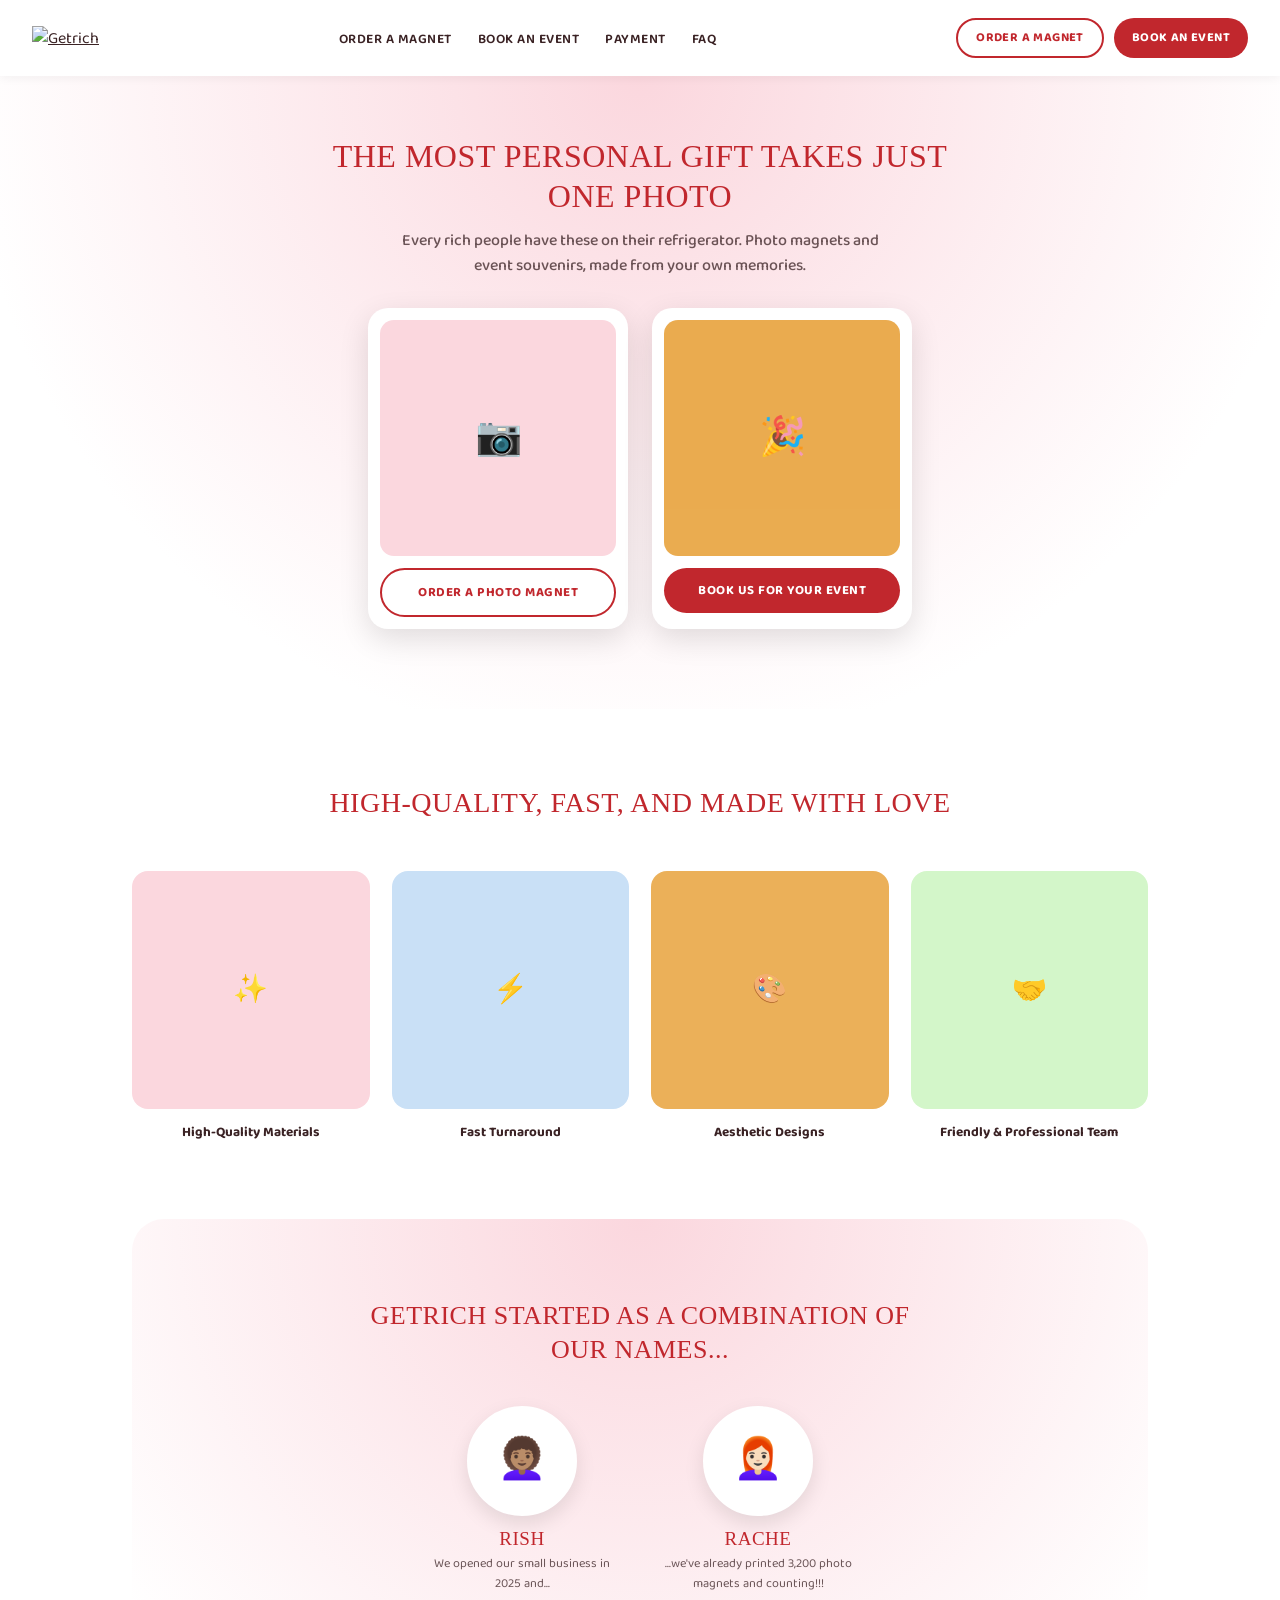
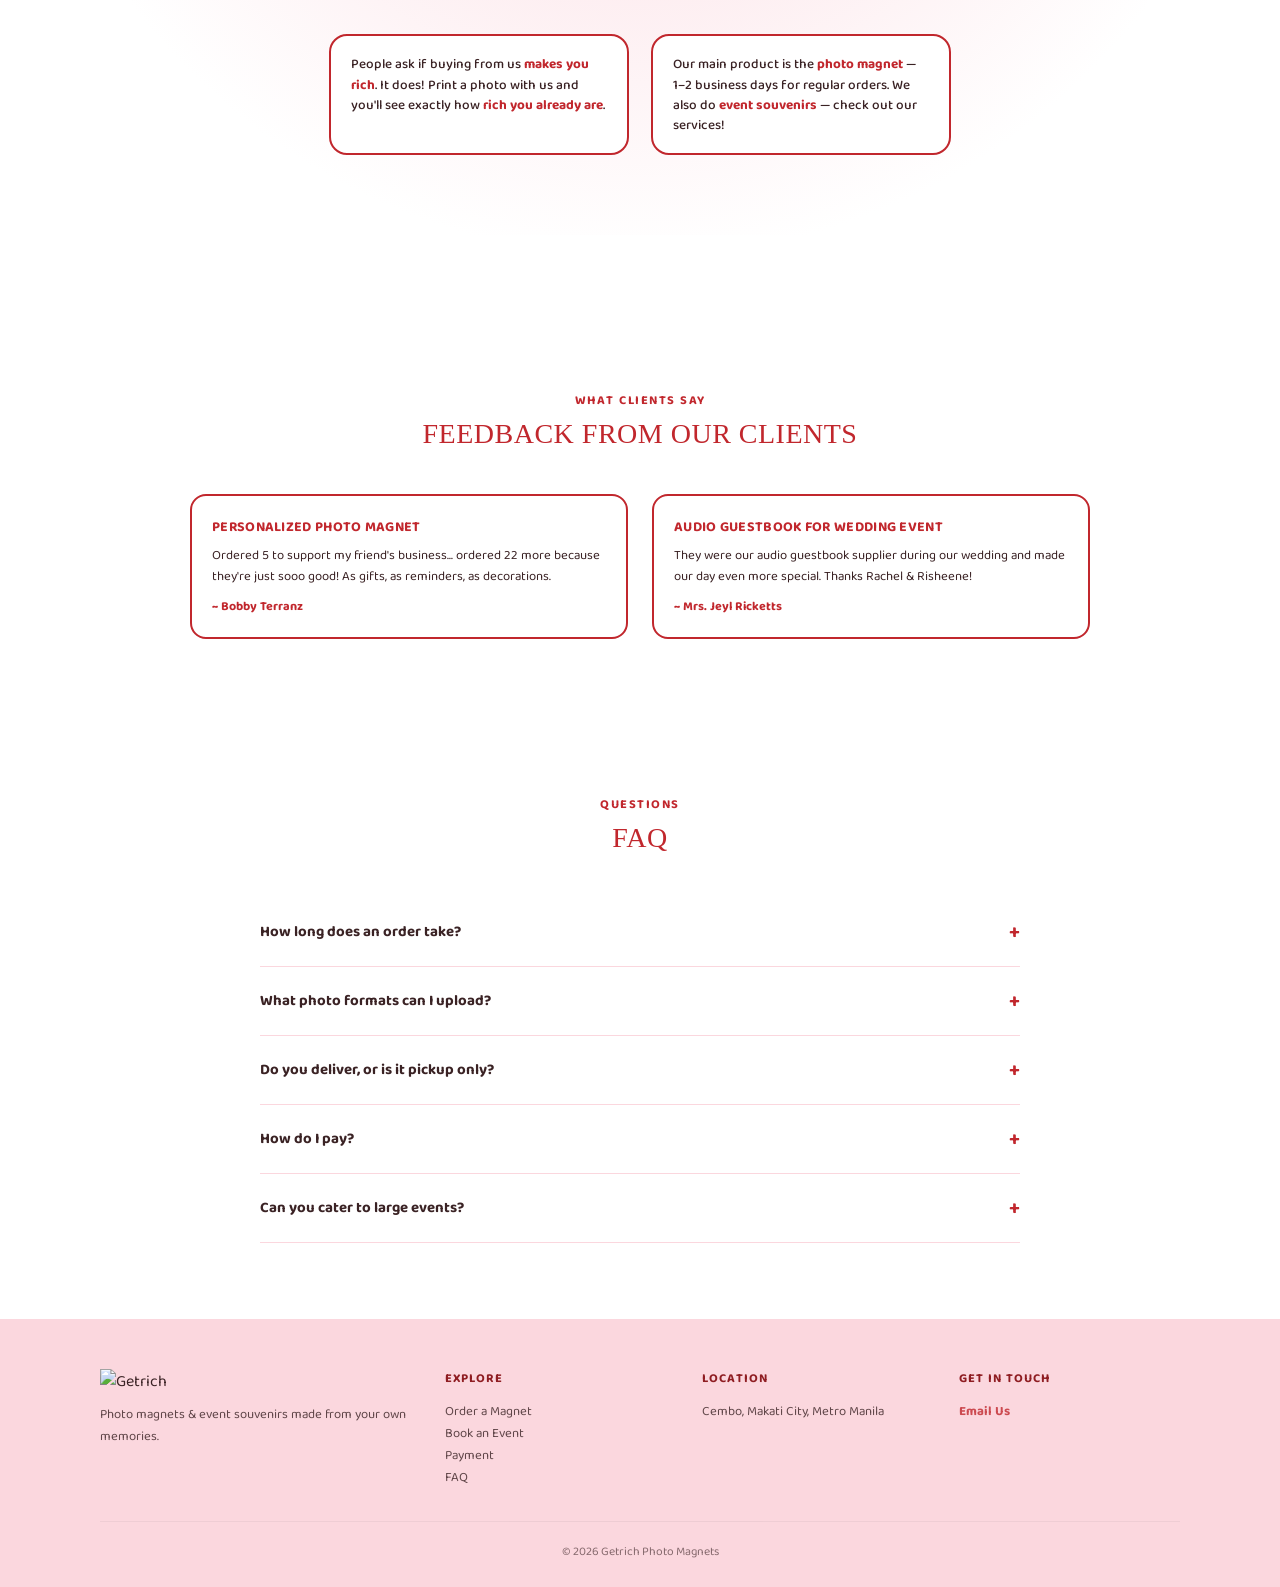
==== commit 24510991: "Add files via upload" ====
--- a/index.html
+++ b/index.html
@@ -3,21 +3,29 @@
 <head>
 <meta charset="UTF-8">
 <meta name="viewport" content="width=device-width, initial-scale=1.0">
-<title>Getrich — Home</title>
+<title>Getrich — Photo Magnets & Souvenirs</title>
 <link rel="preconnect" href="https://fonts.googleapis.com">
-<link href="https://fonts.googleapis.com/css2?family=Anton&family=Baloo+2:wght@400;500;600;700;800&display=swap" rel="stylesheet">
+<link href="https://fonts.googleapis.com/css2?family=Baloo+2:wght@400;500;600;700;800&display=swap" rel="stylesheet">
 <link rel="stylesheet" href="shared.css">
+<style>
+  .faq{max-width:760px;margin:0 auto;}
+  .faq-item{border-bottom:1px solid var(--pink-bg);padding:18px 0;}
+  .faq-item summary{font-weight:700;font-size:15px;cursor:pointer;color:var(--ink);list-style:none;display:flex;justify-content:space-between;align-items:center;}
+  .faq-item summary::-webkit-details-marker{display:none;}
+  .faq-item summary::after{content:'+';font-size:20px;color:var(--red);}
+  .faq-item[open] summary::after{content:'−';}
+  .faq-item p{font-size:13.5px;color:var(--ink);opacity:.8;margin-top:10px;line-height:1.6;}
+</style>
 </head>
 <body>
 
 <nav>
-  <div class="logo">GETRICH</div>
+  <a href="index.html"><img src="assets/logo-red.png" alt="Getrich" style="height:32px;"></a>
   <ul class="navlinks">
-    <li><a href="index.html" class="active">Home</a></li>
     <li><a href="order.html">Order a Magnet</a></li>
     <li><a href="event.html">Book an Event</a></li>
     <li><a href="payment.html">Payment</a></li>
-    <li><a href="feedback.html">Feedback</a></li>
+    <li><a href="#faq">FAQ</a></li>
   </ul>
   <div class="navcta-group">
     <a href="order.html" class="navcta outline">Order a Magnet</a>
@@ -26,7 +34,6 @@
 </nav>
 
 <section class="hero">
-  <div class="badge-logo">GETRICH</div>
   <h1>The Most Personal Gift Takes Just One Photo</h1>
   <p>Every rich people have these on their refrigerator. Photo magnets and event souvenirs, made from your own memories.</p>
   <div class="hero-cards">
@@ -75,7 +82,7 @@
   </div>
 </section>
 
-<section class="section">
+<section class="section" id="feedback">
   <div class="section-head">
     <span class="tag">What Clients Say</span>
     <h2>Feedback From Our Clients</h2>
@@ -92,15 +99,41 @@
       <div class="name">~ Mrs. Jeyl Ricketts</div>
     </div>
   </div>
-  <div style="text-align:center;margin-top:30px;">
-    <a href="feedback.html" class="pill pill-outline" style="display:inline-block;width:auto;padding:12px 26px;">See All Reviews</a>
+</section>
+
+<section class="section" id="faq">
+  <div class="section-head">
+    <span class="tag">Questions</span>
+    <h2>FAQ</h2>
+  </div>
+  <div class="faq">
+    <details class="faq-item">
+      <summary>How long does an order take?</summary>
+      <p>1–2 business days for regular photo magnet orders. Events are scheduled in advance based on your date.</p>
+    </details>
+    <details class="faq-item">
+      <summary>What photo formats can I upload?</summary>
+      <p>JPG, PNG, or HEIC all work. Higher resolution photos print more clearly.</p>
+    </details>
+    <details class="faq-item">
+      <summary>Do you deliver, or is it pickup only?</summary>
+      <p>Both — pickup is available in Cembo, Makati, and we also accommodate delivery for an additional fee depending on location.</p>
+    </details>
+    <details class="faq-item">
+      <summary>How do I pay?</summary>
+      <p>GCash, bank transfer, or cash on pickup. See our <a href="payment.html" style="color:var(--red);font-weight:700;">Payment page</a> for details.</p>
+    </details>
+    <details class="faq-item">
+      <summary>Can you cater to large events?</summary>
+      <p>Yes — we've done weddings, debuts, and corporate events. Visit our <a href="event.html" style="color:var(--red);font-weight:700;">Book an Event page</a> to get started.</p>
+    </details>
   </div>
 </section>
 
 <footer>
   <div class="footer-grid">
     <div>
-      <div class="footer-logo">GETRICH</div>
+      <img src="assets/logo-red.png" alt="Getrich" style="height:28px;margin-bottom:10px;">
       <p>Photo magnets & event souvenirs made from your own memories.</p>
     </div>
     <div>
@@ -109,16 +142,16 @@
         <li><a href="order.html">Order a Magnet</a></li>
         <li><a href="event.html">Book an Event</a></li>
         <li><a href="payment.html">Payment</a></li>
-        <li><a href="feedback.html">Feedback</a></li>
+        <li><a href="#faq">FAQ</a></li>
       </ul>
     </div>
     <div>
       <h4>Location</h4>
-      <p>Tanza, Cavite · PH</p>
+      <p>Cembo, Makati City, Metro Manila</p>
     </div>
     <div>
-      <h4>Payment</h4>
-      <p>GCash · Bank Transfer · Cash on pickup</p>
+      <h4>Get in Touch</h4>
+      <p><a href="mailto:hello@getrich.ph" style="color:var(--red);font-weight:700;">Email Us</a></p>
     </div>
   </div>
   <div class="footer-bottom">© 2026 Getrich Photo Magnets</div>
--- a/shared.css
+++ b/shared.css
@@ -1,4 +1,10 @@
 /* GETRICH — Shared Styles (matched to getrich-website-v2 look) */
+@font-face{
+  font-family:'Block Berthold';
+  src:url('fonts/BlockBerthold.ttf') format('truetype');
+  font-weight:400;
+  font-display:swap;
+}
 :root{
   --red:#C1272D;
   --red-deep:#8F1D22;
@@ -11,12 +17,12 @@
 *{margin:0;padding:0;box-sizing:border-box;}
 html{scroll-behavior:smooth;}
 body{background:var(--white);color:var(--ink);font-family:'Baloo 2',sans-serif;overflow-x:hidden;}
-h1,h2,h3,.display{font-family:'Anton',sans-serif;font-weight:400;letter-spacing:.5px;text-transform:uppercase;color:var(--red);}
+h1,h2,h3,.display{font-family:'Block Berthold',cursive;font-weight:400;letter-spacing:.5px;text-transform:uppercase;color:var(--red);}
 a{color:inherit;}
 
 /* NAV */
 nav{position:sticky;top:0;z-index:100;background:var(--white);display:flex;align-items:center;justify-content:space-between;padding:18px 32px;box-shadow:0 2px 10px rgba(0,0,0,.05);}
-.logo{font-family:'Anton',sans-serif;font-size:26px;color:var(--red);background:var(--white);padding:4px 16px;border-radius:20px;}
+.logo{font-family:'Block Berthold',cursive;font-size:26px;color:var(--red);background:var(--white);padding:4px 16px;border-radius:20px;}
 .navlinks{display:flex;gap:26px;list-style:none;}
 .navlinks a{text-decoration:none;color:var(--ink);font-weight:600;font-size:13.5px;text-transform:uppercase;letter-spacing:.5px;}
 .navlinks a.active{color:var(--red);}
@@ -32,7 +38,7 @@
 
 /* HERO */
 .hero{background:radial-gradient(circle at 50% 0%, var(--pink-bg), var(--white) 75%);padding:60px 32px 80px;text-align:center;border-radius:0 0 50px 50px;}
-.hero .badge-logo{display:inline-block;background:var(--white);color:var(--red);font-family:'Anton',sans-serif;font-size:20px;padding:8px 22px;border-radius:20px;box-shadow:0 4px 12px rgba(0,0,0,.08);margin-bottom:14px;}
+.hero .badge-logo{display:inline-block;background:var(--white);color:var(--red);font-family:'Block Berthold',cursive;font-size:20px;padding:8px 22px;border-radius:20px;box-shadow:0 4px 12px rgba(0,0,0,.08);margin-bottom:14px;}
 .hero h1{font-size:32px;line-height:1.25;max-width:640px;margin:0 auto 12px;}
 .hero p{color:var(--ink);opacity:.75;font-weight:500;max-width:480px;margin:0 auto 30px;}
 .hero-cards{display:flex;gap:24px;justify-content:center;flex-wrap:wrap;max-width:760px;margin:0 auto;}
@@ -86,7 +92,7 @@
 .package.featured{border-color:var(--red);position:relative;}
 .package.featured::before{content:'MOST POPULAR';position:absolute;top:-11px;left:50%;transform:translateX(-50%);background:var(--red);color:var(--white);font-size:10px;font-weight:700;padding:4px 14px;border-radius:20px;letter-spacing:.5px;}
 .package h3{font-size:18px;margin-bottom:4px;color:var(--ink);text-transform:none;}
-.package .price{font-family:'Anton';font-size:24px;color:var(--red-deep);margin:10px 0;}
+.package .price{font-family:'Block Berthold';font-size:24px;color:var(--red-deep);margin:10px 0;}
 .package ul{list-style:none;text-align:left;margin:14px 0;font-size:13px;color:#5a5142;}
 .package li{padding:5px 0;border-bottom:1px dashed var(--pink-bg);}
 .package a{display:block;background:var(--red);color:var(--white);text-decoration:none;padding:12px;border-radius:30px;font-weight:700;font-size:13px;text-transform:uppercase;margin-top:14px;}
@@ -119,7 +125,7 @@
 .footer-grid h4{font-family:'Baloo 2';font-size:12.5px;text-transform:uppercase;letter-spacing:1px;color:var(--red-deep);margin-bottom:12px;}
 .footer-grid p, .footer-grid li{font-size:13px;color:var(--ink);opacity:.8;line-height:1.7;list-style:none;}
 .footer-grid a{text-decoration:none;}
-.footer-logo{font-family:'Anton',sans-serif;font-size:24px;color:var(--red);margin-bottom:10px;}
+.footer-logo{font-family:'Block Berthold',cursive;font-size:24px;color:var(--red);margin-bottom:10px;}
 .footer-bottom{max-width:1080px;margin:32px auto 0;padding-top:20px;border-top:1px solid rgba(0,0,0,.08);font-size:12px;opacity:.6;text-align:center;}
 
 @media (max-width:860px){
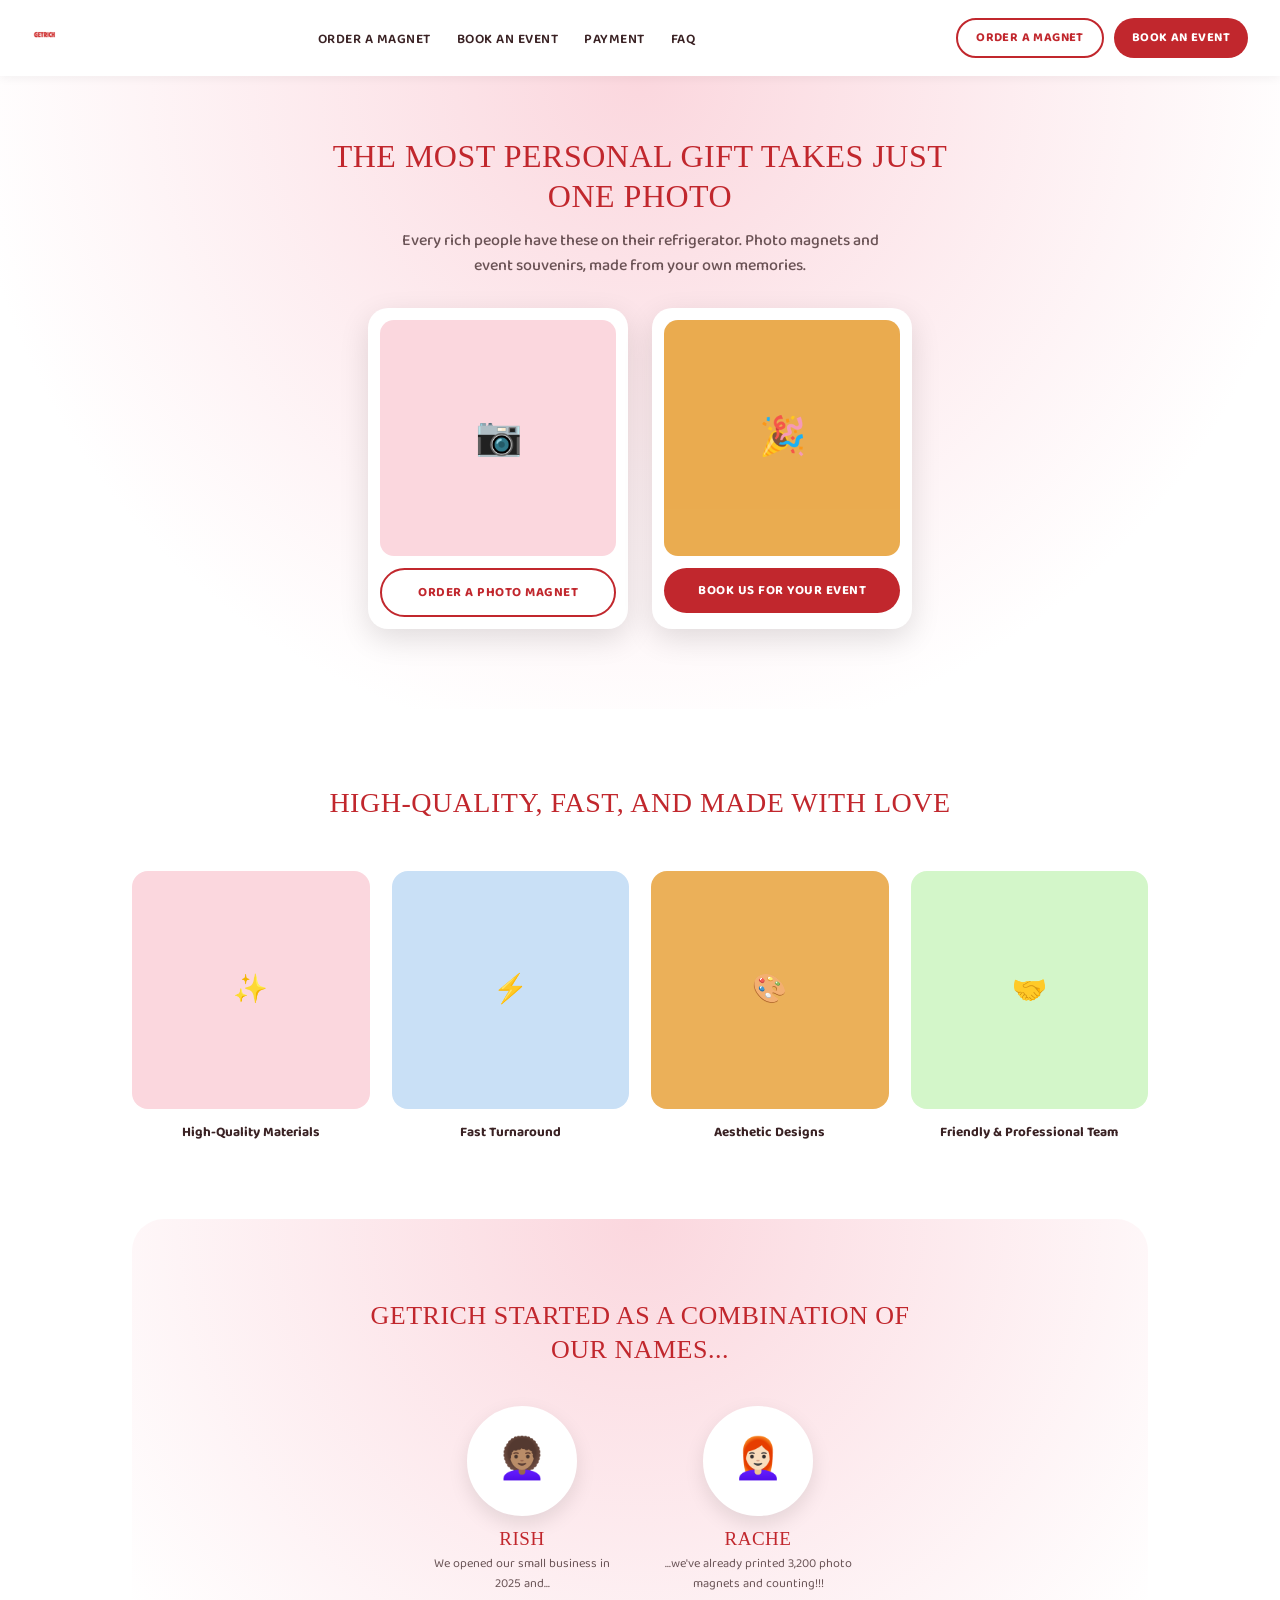
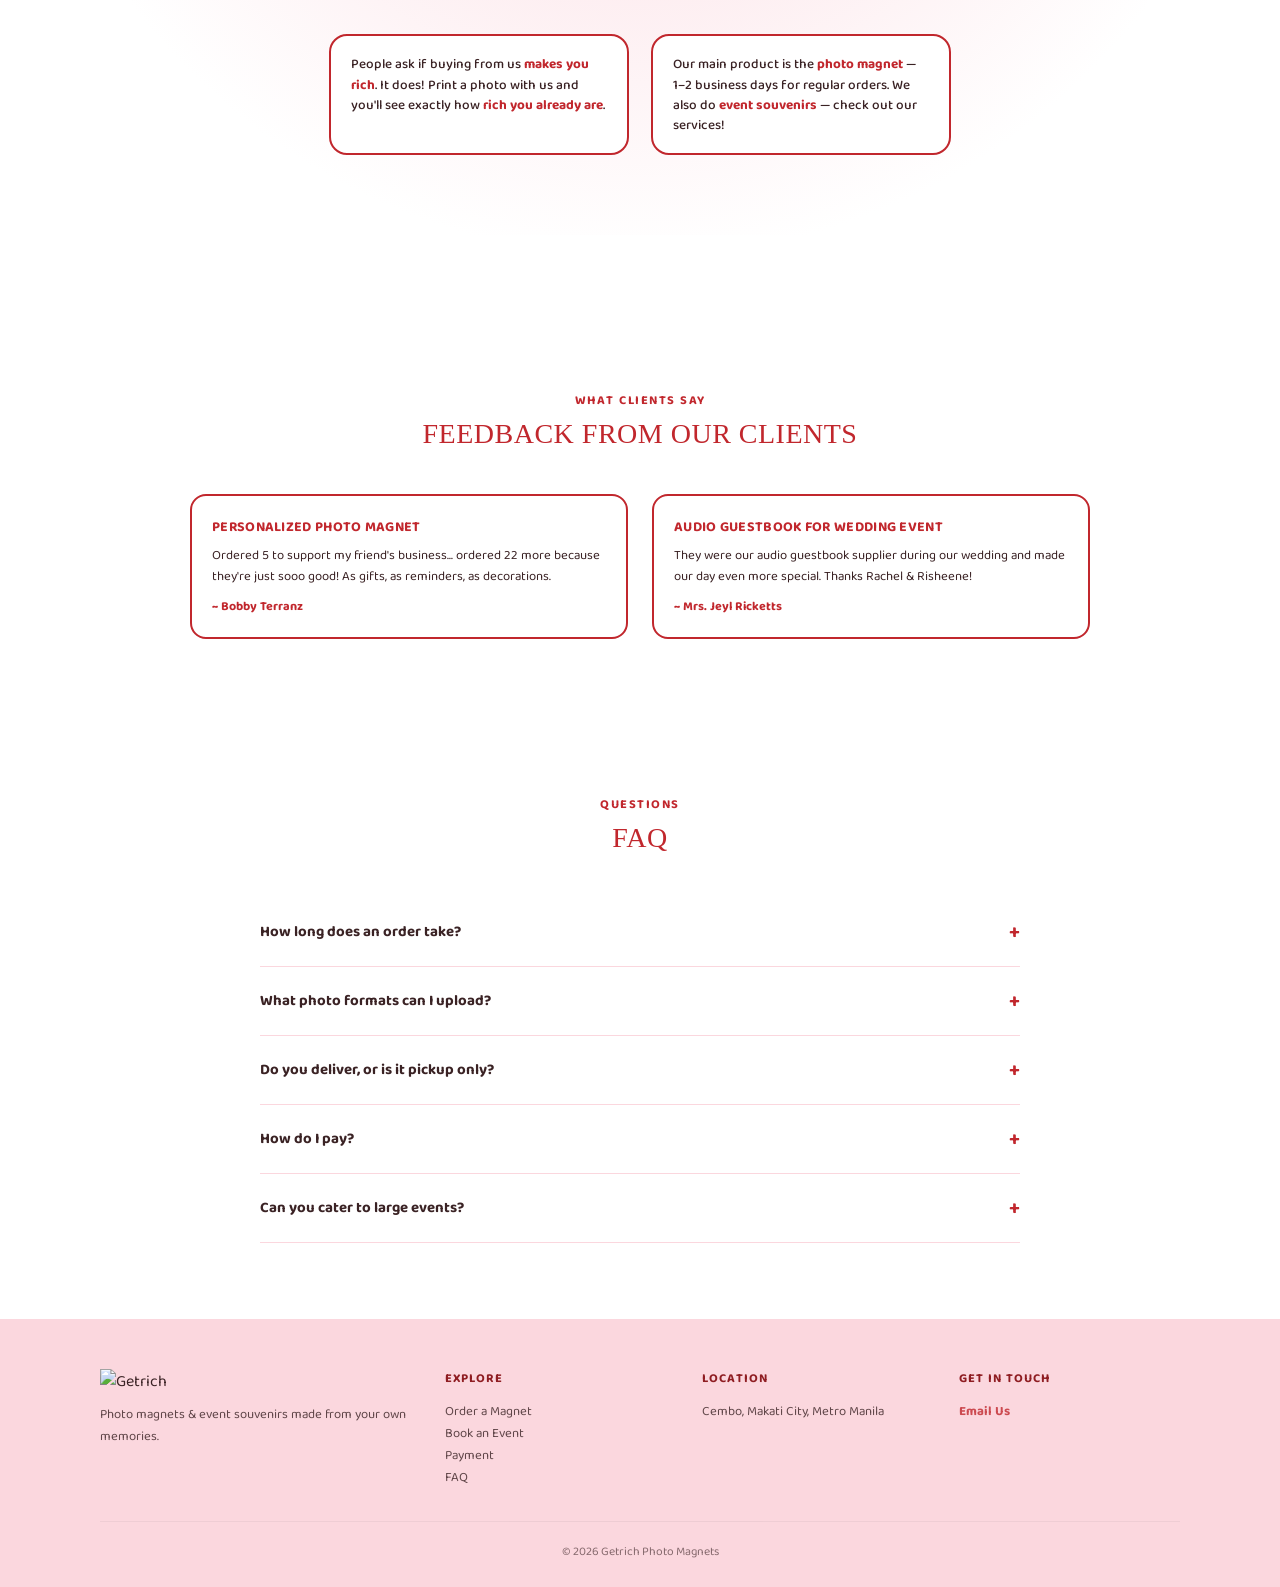
==== commit 2975aefb: "Update index.html" ====
--- a/index.html
+++ b/index.html
@@ -20,7 +20,7 @@
 <body>
 
 <nav>
-  <a href="index.html"><img src="assets/logo-red.png" alt="Getrich" style="height:32px;"></a>
+  <a href="index.html"><img src="assets/1.png" alt="Getrich" style="height:25px;"></a>
   <ul class="navlinks">
     <li><a href="order.html">Order a Magnet</a></li>
     <li><a href="event.html">Book an Event</a></li>
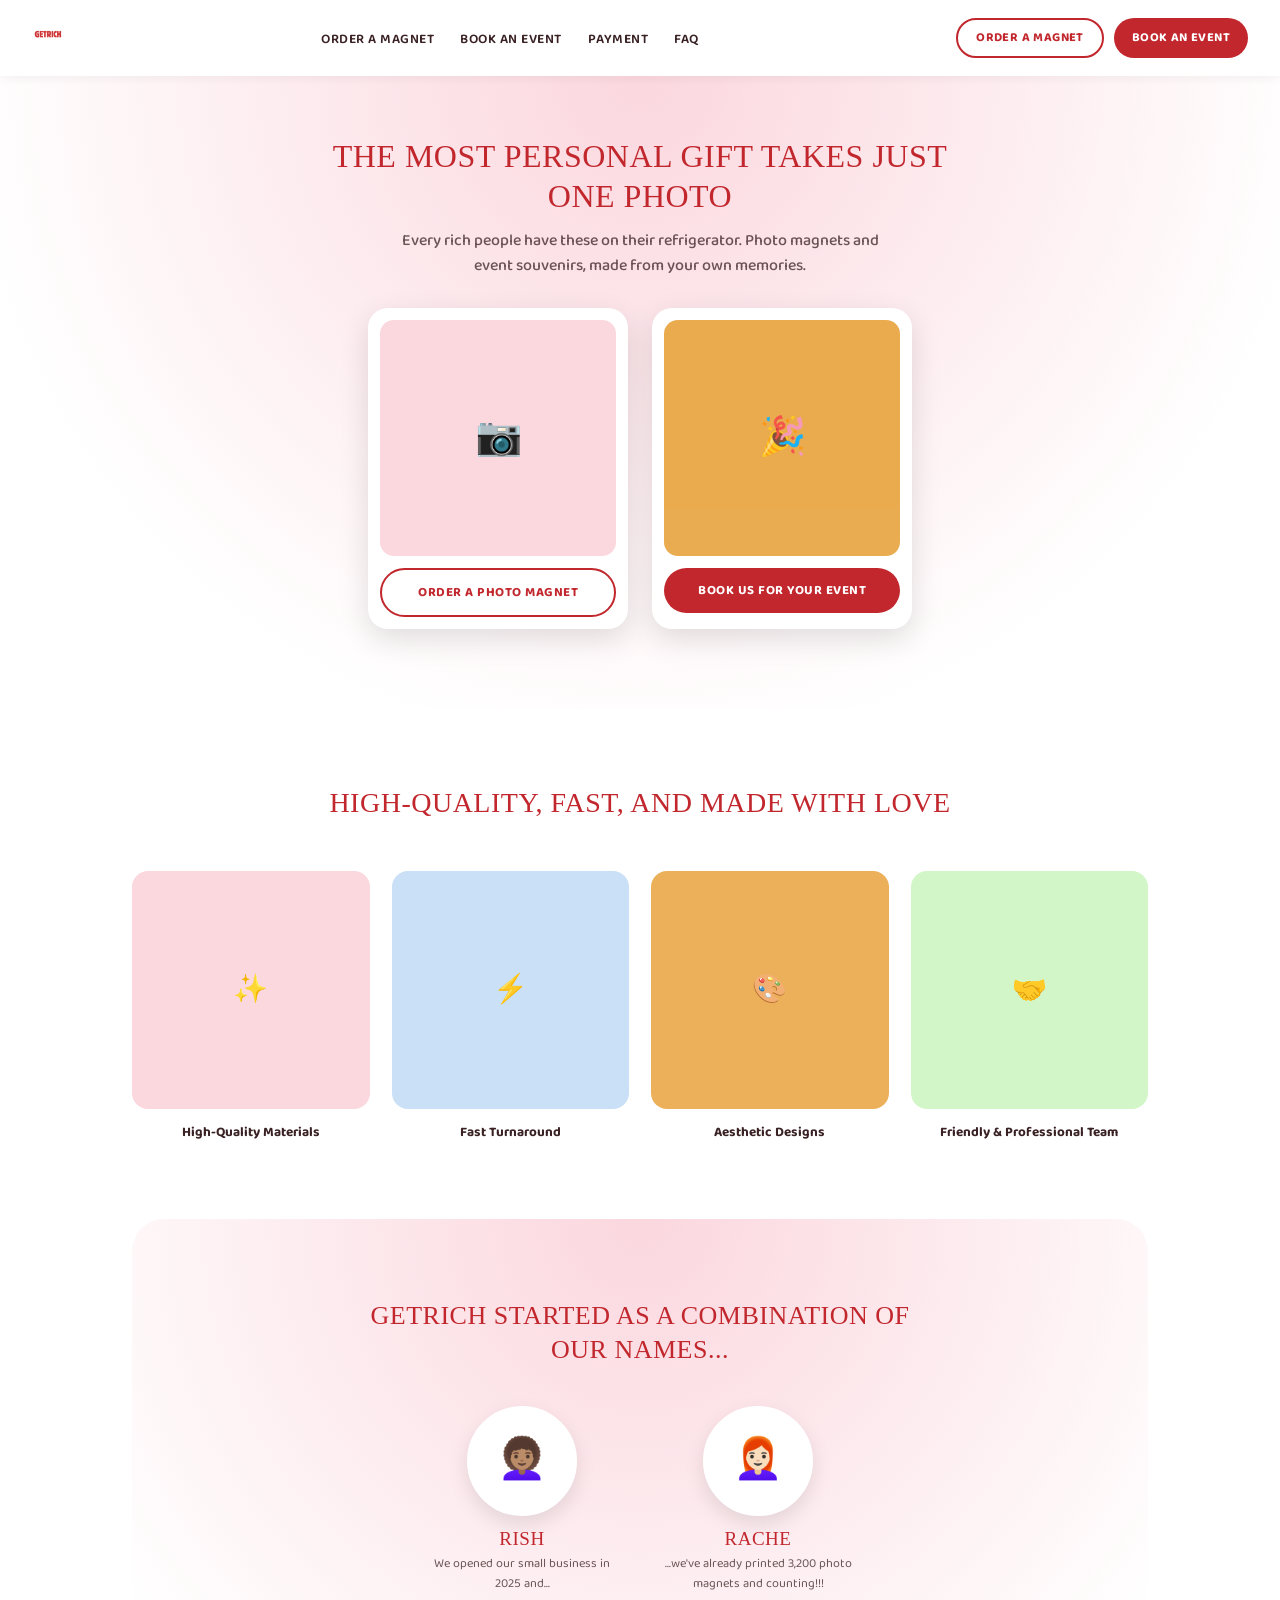
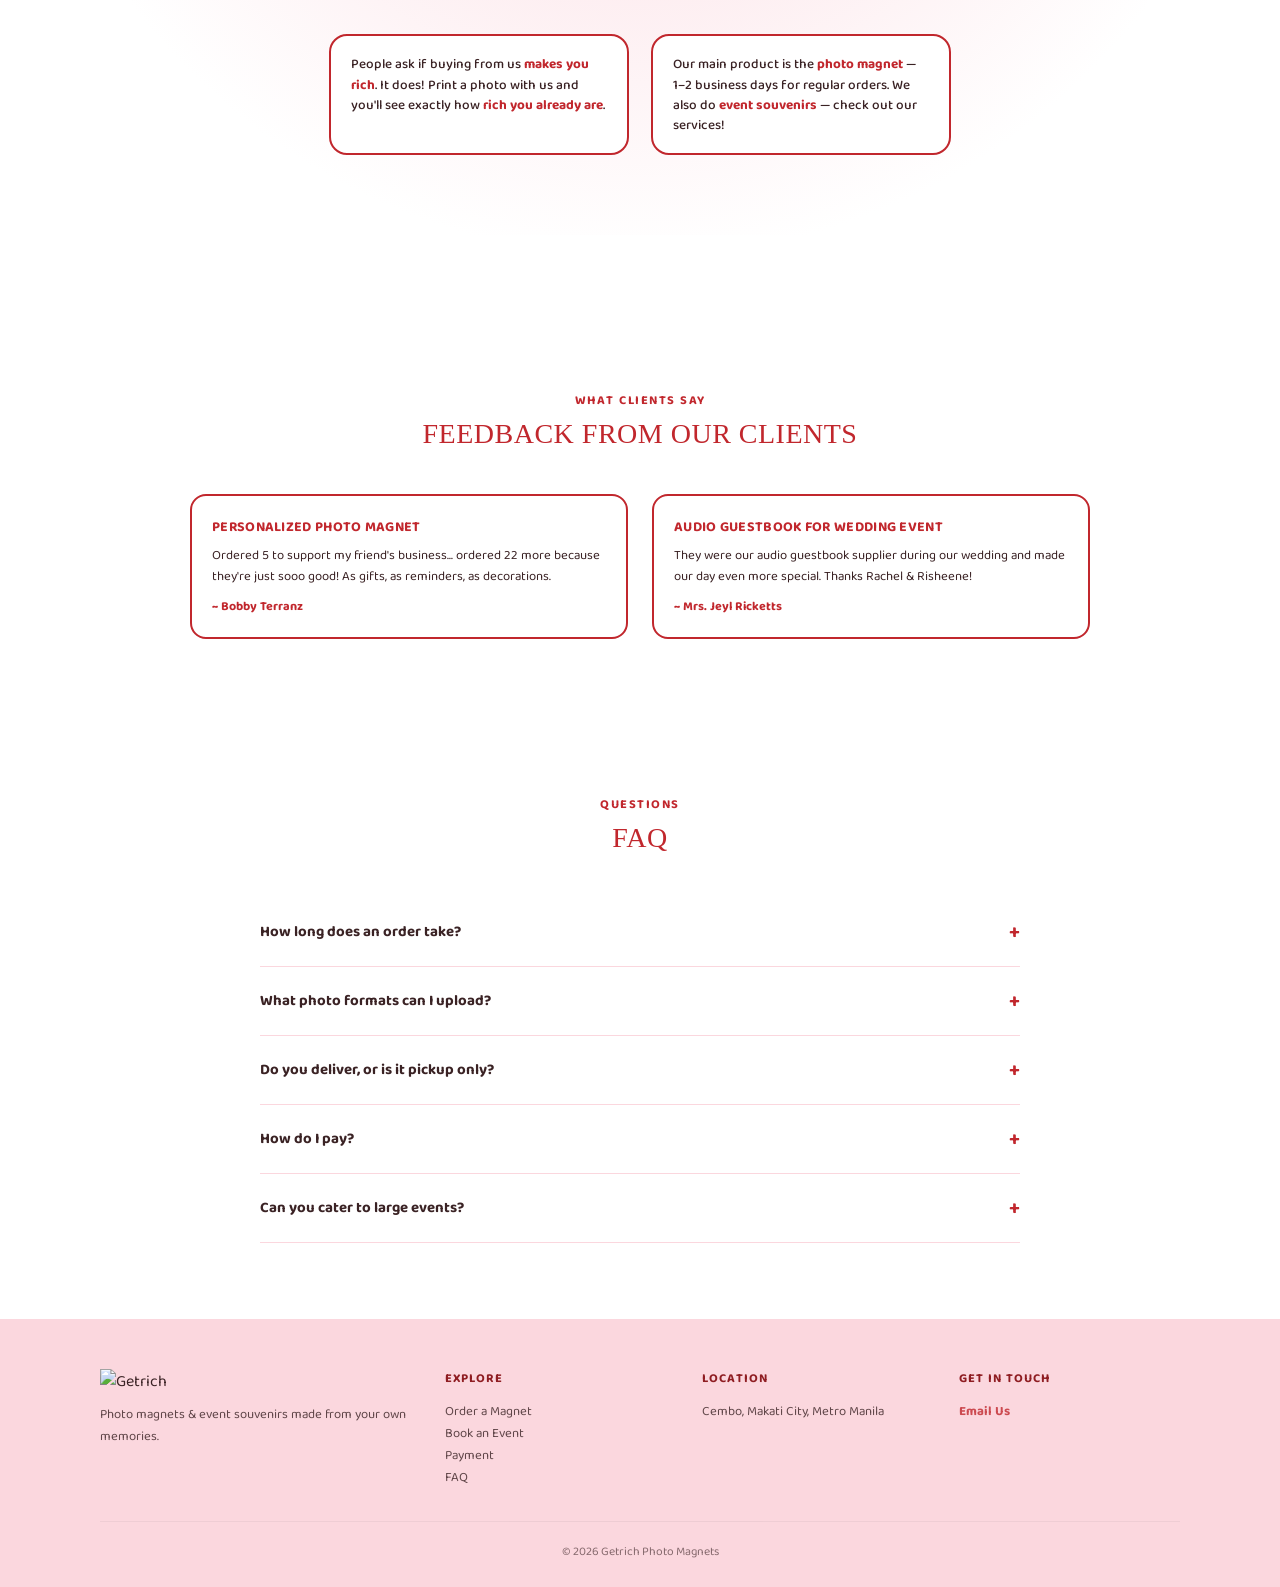
==== commit 28d128f0: "Update index.html" ====
--- a/index.html
+++ b/index.html
@@ -20,7 +20,7 @@
 <body>
 
 <nav>
-  <a href="index.html"><img src="assets/1.png" alt="Getrich" style="height:25px;"></a>
+  <a href="index.html"><img src="assets/1.png" alt="Getrich" style="height:32px;"></a>
   <ul class="navlinks">
     <li><a href="order.html">Order a Magnet</a></li>
     <li><a href="event.html">Book an Event</a></li>
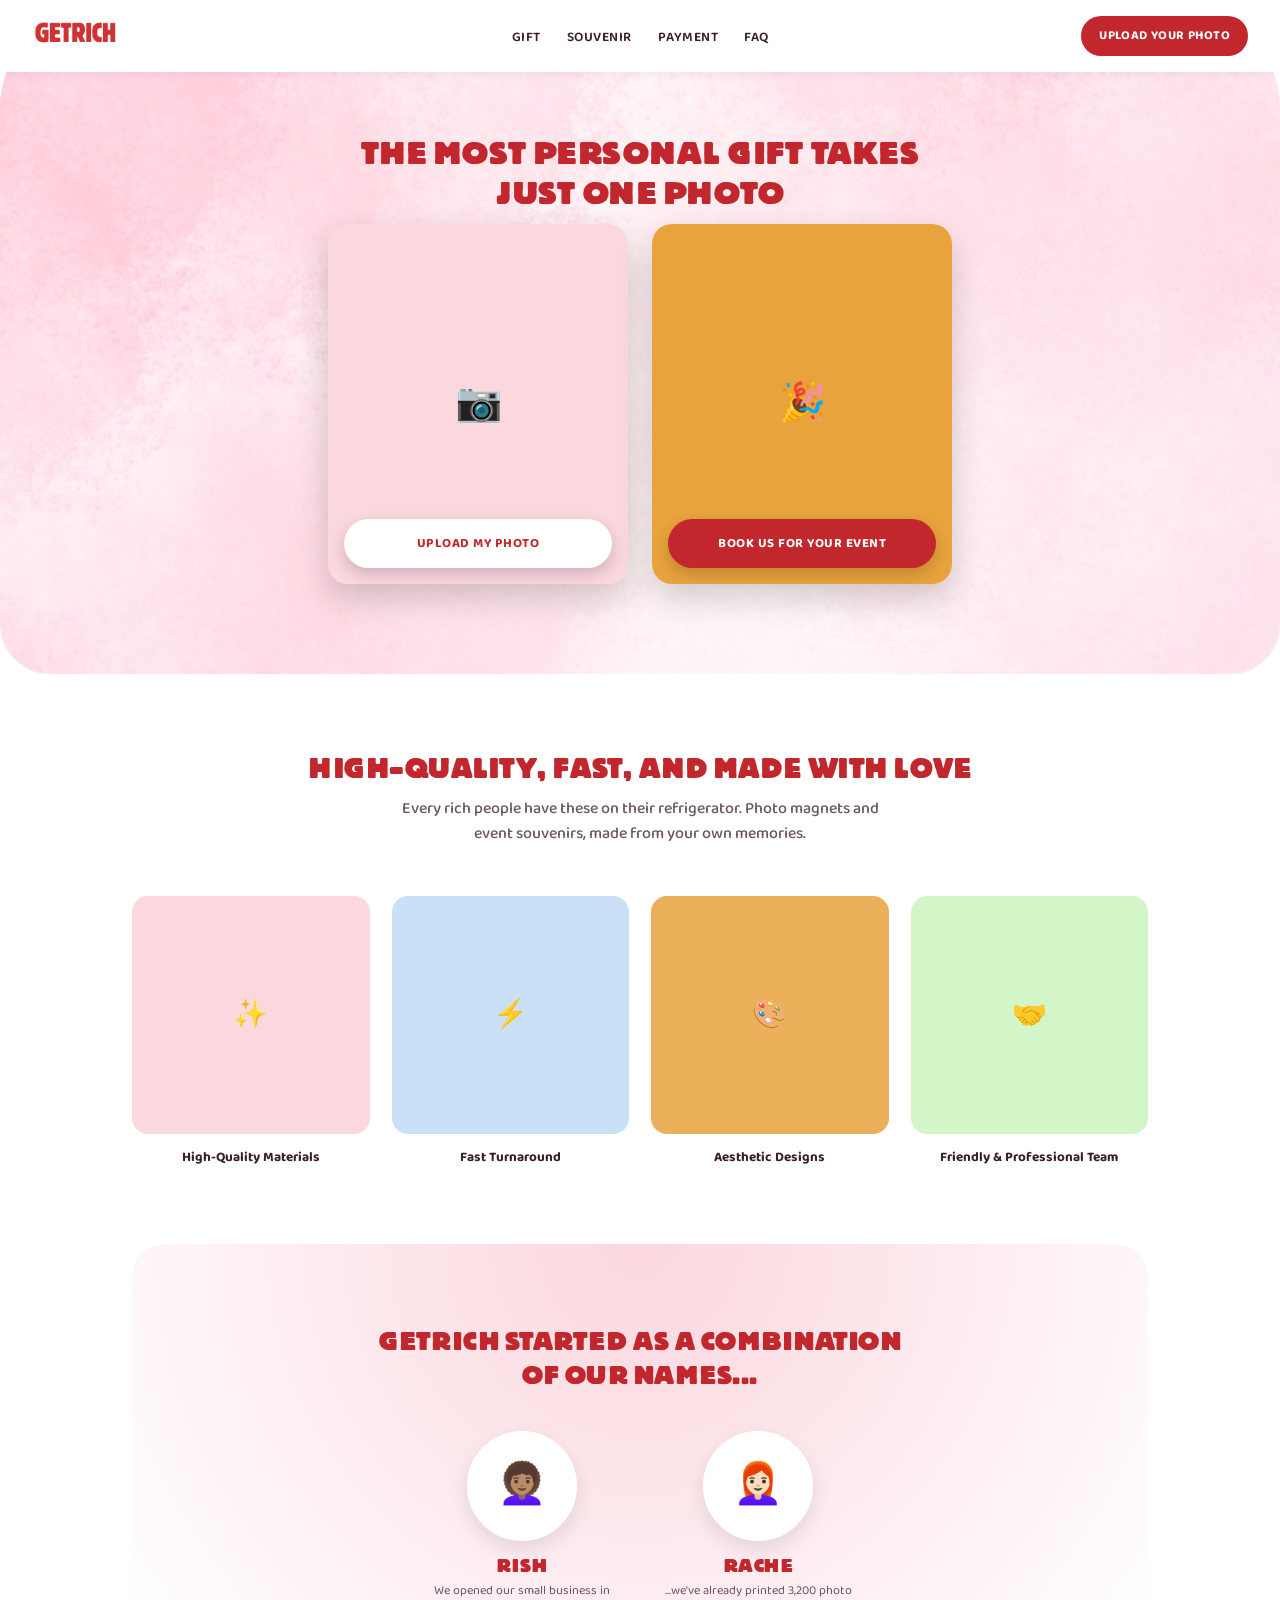
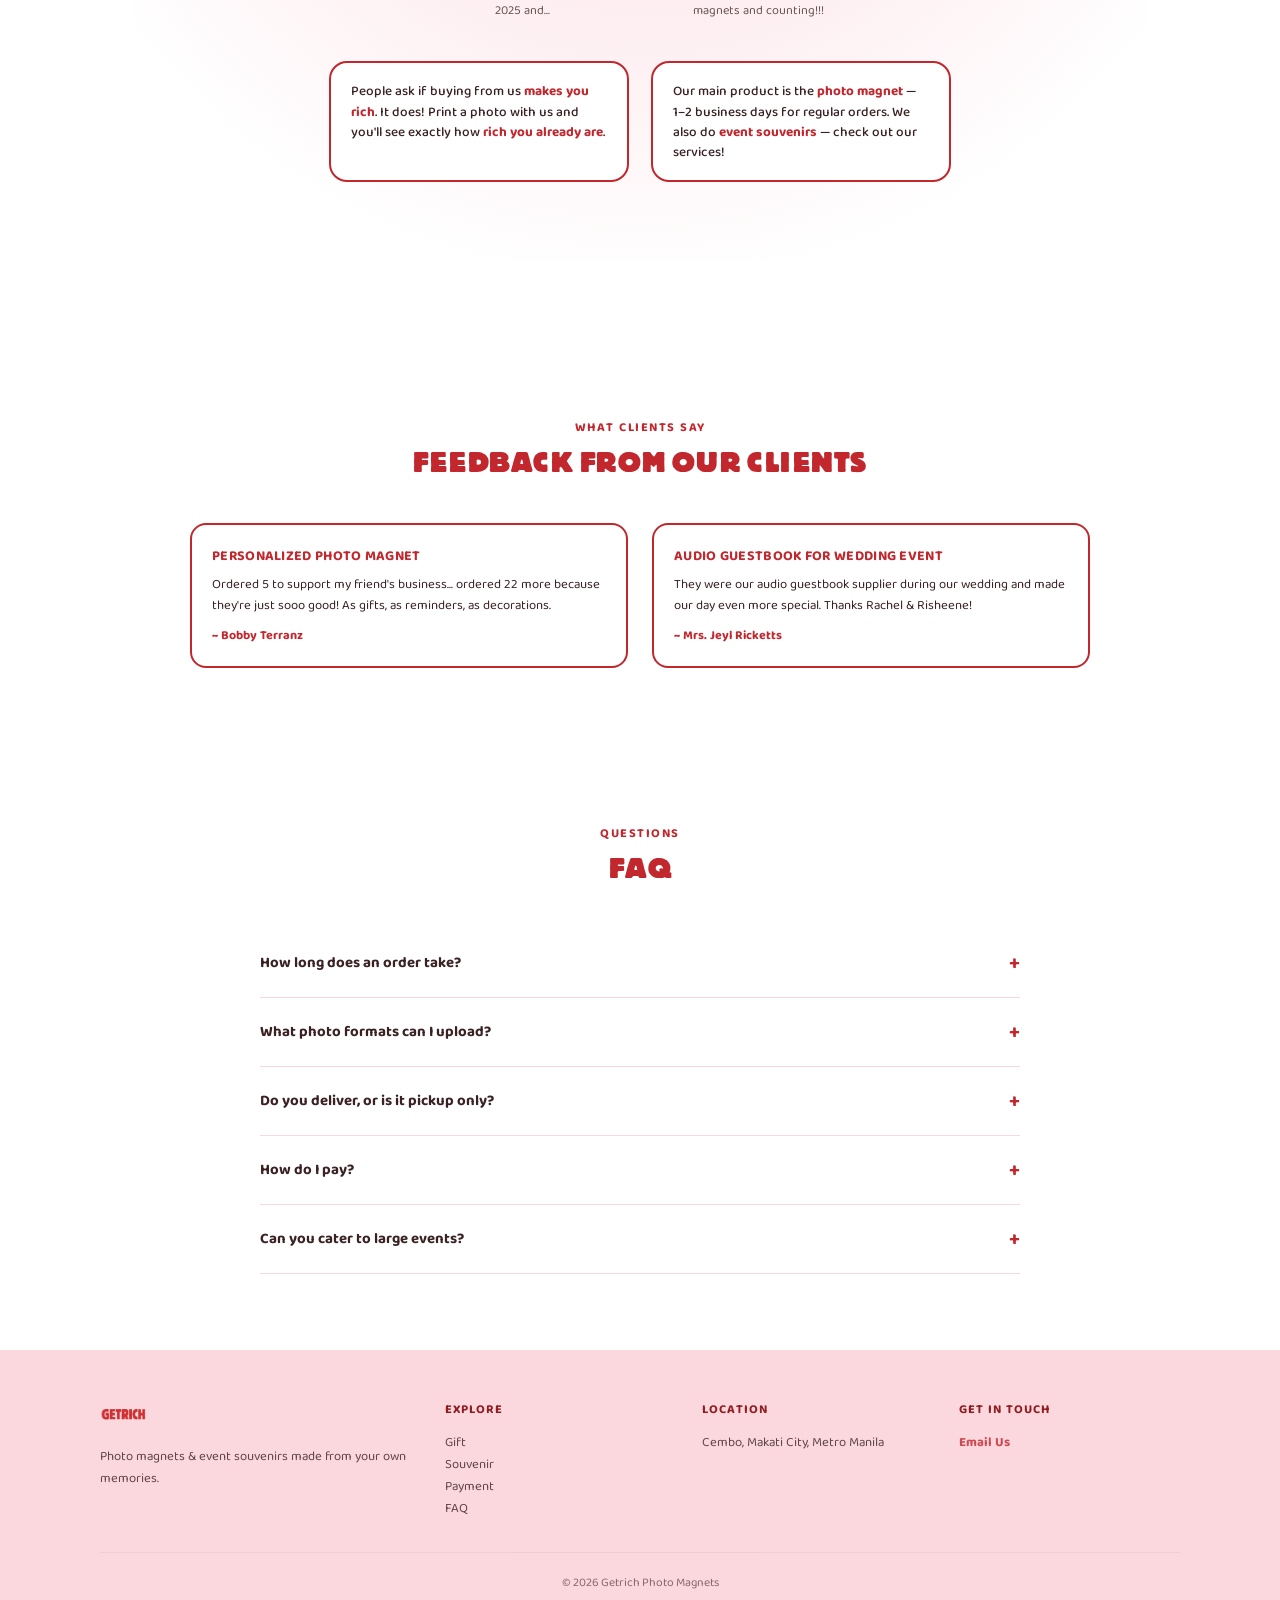
==== commit 416213b2: "Add files via upload" ====
--- a/index.html
+++ b/index.html
@@ -20,26 +20,24 @@
 <body>
 
 <nav>
-  <a href="index.html"><img src="assets/1.png" alt="Getrich" style="height:32px;"></a>
+  <a href="index.html"><img src="assets/logo-red.png" alt="Getrich" style="height:52px;"></a>
   <ul class="navlinks">
-    <li><a href="order.html">Order a Magnet</a></li>
-    <li><a href="event.html">Book an Event</a></li>
+    <li><a href="order.html">Gift</a></li>
+    <li><a href="event.html">Souvenir</a></li>
     <li><a href="payment.html">Payment</a></li>
     <li><a href="#faq">FAQ</a></li>
   </ul>
   <div class="navcta-group">
-    <a href="order.html" class="navcta outline">Order a Magnet</a>
-    <a href="event.html" class="navcta">Book an Event</a>
+    <a href="order.html#upload" class="navcta">Upload Your Photo</a>
   </div>
 </nav>
 
 <section class="hero">
-  <h1>The Most Personal Gift Takes Just One Photo</h1>
-  <p>Every rich people have these on their refrigerator. Photo magnets and event souvenirs, made from your own memories.</p>
+  <h1>The Most Personal Gift Takes<br>Just One Photo</h1>
   <div class="hero-cards">
     <div class="hero-card">
       <div class="photo">📷</div>
-      <a href="order.html" class="pill pill-outline">Order a Photo Magnet</a>
+      <a href="order.html#upload" class="pill pill-outline">Upload My Photo</a>
     </div>
     <div class="hero-card">
       <div class="photo gold">🎉</div>
@@ -51,6 +49,7 @@
 <section class="section">
   <div class="tagline">
     <h2>High-Quality, Fast, and Made With Love</h2>
+    <p>Every rich people have these on their refrigerator. Photo magnets and event souvenirs, made from your own memories.</p>
   </div>
   <div class="features">
     <div class="feature"><div class="photo">✨</div><p>High-Quality Materials</p></div>
@@ -125,7 +124,7 @@
     </details>
     <details class="faq-item">
       <summary>Can you cater to large events?</summary>
-      <p>Yes — we've done weddings, debuts, and corporate events. Visit our <a href="event.html" style="color:var(--red);font-weight:700;">Book an Event page</a> to get started.</p>
+      <p>Yes — we've done weddings, debuts, and corporate events. Visit our <a href="event.html" style="color:var(--red);font-weight:700;">Souvenir Photo Magnet page</a> to get started.</p>
     </details>
   </div>
 </section>
@@ -139,8 +138,8 @@
     <div>
       <h4>Explore</h4>
       <ul>
-        <li><a href="order.html">Order a Magnet</a></li>
-        <li><a href="event.html">Book an Event</a></li>
+        <li><a href="order.html">Gift</a></li>
+        <li><a href="event.html">Souvenir</a></li>
         <li><a href="payment.html">Payment</a></li>
         <li><a href="#faq">FAQ</a></li>
       </ul>
@@ -158,8 +157,8 @@
 </footer>
 
 <div class="sticky-cta">
-  <a href="order.html" class="cta-outline pill-outline">Order a Magnet</a>
-  <a href="event.html" class="cta-solid pill-solid">Book an Event</a>
+  <a href="order.html" class="cta-outline pill-outline">Gift</a>
+  <a href="event.html" class="cta-solid pill-solid">Souvenir</a>
 </div>
 
 </body>
--- a/shared.css
+++ b/shared.css
@@ -21,13 +21,13 @@
 a{color:inherit;}
 
 /* NAV */
-nav{position:sticky;top:0;z-index:100;background:var(--white);display:flex;align-items:center;justify-content:space-between;padding:18px 32px;box-shadow:0 2px 10px rgba(0,0,0,.05);}
+nav{position:sticky;top:0;z-index:100;background:var(--white);display:grid;grid-template-columns:1fr auto 1fr;align-items:center;padding:6px 32px;box-shadow:0 2px 10px rgba(0,0,0,.05);}
 .logo{font-family:'Block Berthold',cursive;font-size:26px;color:var(--red);background:var(--white);padding:4px 16px;border-radius:20px;}
-.navlinks{display:flex;gap:26px;list-style:none;}
+.navlinks{display:flex;gap:26px;list-style:none;justify-self:center;}
 .navlinks a{text-decoration:none;color:var(--ink);font-weight:600;font-size:13.5px;text-transform:uppercase;letter-spacing:.5px;}
 .navlinks a.active{color:var(--red);}
 .navlinks a:hover{color:var(--red);}
-.navcta-group{display:flex;gap:10px;}
+.navcta-group{display:flex;gap:10px;justify-self:end;}
 .navcta{background:var(--red);color:var(--white);border:none;padding:10px 18px;border-radius:30px;font-weight:700;font-size:12.5px;text-transform:uppercase;letter-spacing:.4px;cursor:pointer;text-decoration:none;white-space:nowrap;}
 .navcta.outline{background:var(--white);color:var(--red);border:2px solid var(--red);padding:8px 18px;}
 
@@ -37,23 +37,23 @@
 @media (max-width:760px){.sticky-cta{display:flex;} .navlinks{display:none;}}
 
 /* HERO */
-.hero{background:radial-gradient(circle at 50% 0%, var(--pink-bg), var(--white) 75%);padding:60px 32px 80px;text-align:center;border-radius:0 0 50px 50px;}
+.hero{background-image:url('assets/hero-bg.png');background-size:cover;background-position:center;padding:60px 32px 90px;text-align:center;border-radius:0 0 50px 50px;}
 .hero .badge-logo{display:inline-block;background:var(--white);color:var(--red);font-family:'Block Berthold',cursive;font-size:20px;padding:8px 22px;border-radius:20px;box-shadow:0 4px 12px rgba(0,0,0,.08);margin-bottom:14px;}
 .hero h1{font-size:32px;line-height:1.25;max-width:640px;margin:0 auto 12px;}
 .hero p{color:var(--ink);opacity:.75;font-weight:500;max-width:480px;margin:0 auto 30px;}
-.hero-cards{display:flex;gap:24px;justify-content:center;flex-wrap:wrap;max-width:760px;margin:0 auto;}
-.hero-card{background:var(--white);border-radius:20px;padding:12px;box-shadow:0 10px 30px rgba(0,0,0,.12);width:260px;}
-.hero-card .photo{width:100%;aspect-ratio:1/1;border-radius:14px;background:var(--pink-bg);display:flex;align-items:center;justify-content:center;font-size:38px;margin-bottom:12px;}
-.hero-card .photo.gold{background:var(--gold);opacity:.9;}
-.hero-card .pill{display:block;text-align:center;padding:12px;border-radius:30px;font-weight:700;font-size:13px;text-transform:uppercase;letter-spacing:.5px;cursor:pointer;border:none;width:100%;text-decoration:none;}
-.pill-outline{background:var(--white);color:var(--red);border:2px solid var(--red) !important;}
+.hero-cards{display:flex;gap:24px;justify-content:center;flex-wrap:wrap;max-width:780px;margin:0 auto;}
+.hero-card{position:relative;border-radius:20px;overflow:hidden;box-shadow:0 14px 34px rgba(0,0,0,.18);width:300px;height:360px;}
+.hero-card .photo{width:100%;height:100%;background:var(--pink-bg) center/cover no-repeat;display:flex;align-items:center;justify-content:center;font-size:38px;}
+.hero-card .photo.gold{background-color:var(--gold);opacity:1;}
+.hero-card .pill{position:absolute;left:16px;right:16px;bottom:16px;text-align:center;padding:14px;border-radius:30px;font-weight:700;font-size:13px;text-transform:uppercase;letter-spacing:.5px;cursor:pointer;border:none;text-decoration:none;box-shadow:0 6px 16px rgba(0,0,0,.18);}
+.pill-outline{background:var(--white);color:var(--red);}
 .pill-solid{background:var(--red);color:var(--white);}
 
 /* SECTIONS */
 .section{max-width:1080px;margin:0 auto;padding:76px 32px;}
 .tagline{text-align:center;margin-bottom:50px;}
 .tagline h2{font-size:28px;line-height:1.3;}
-.tagline p{font-family:'Baloo 2';color:var(--red);font-weight:600;margin-top:8px;}
+.tagline p{color:var(--ink);opacity:.75;font-weight:500;margin-top:10px;max-width:480px;margin-left:auto;margin-right:auto;}
 .section-head{text-align:center;margin-bottom:44px;}
 .section-head .tag{font-family:'Baloo 2';font-size:12.5px;color:var(--red);text-transform:uppercase;letter-spacing:1.5px;font-weight:700;}
 .section-head h2{font-size:28px;margin-top:6px;}
